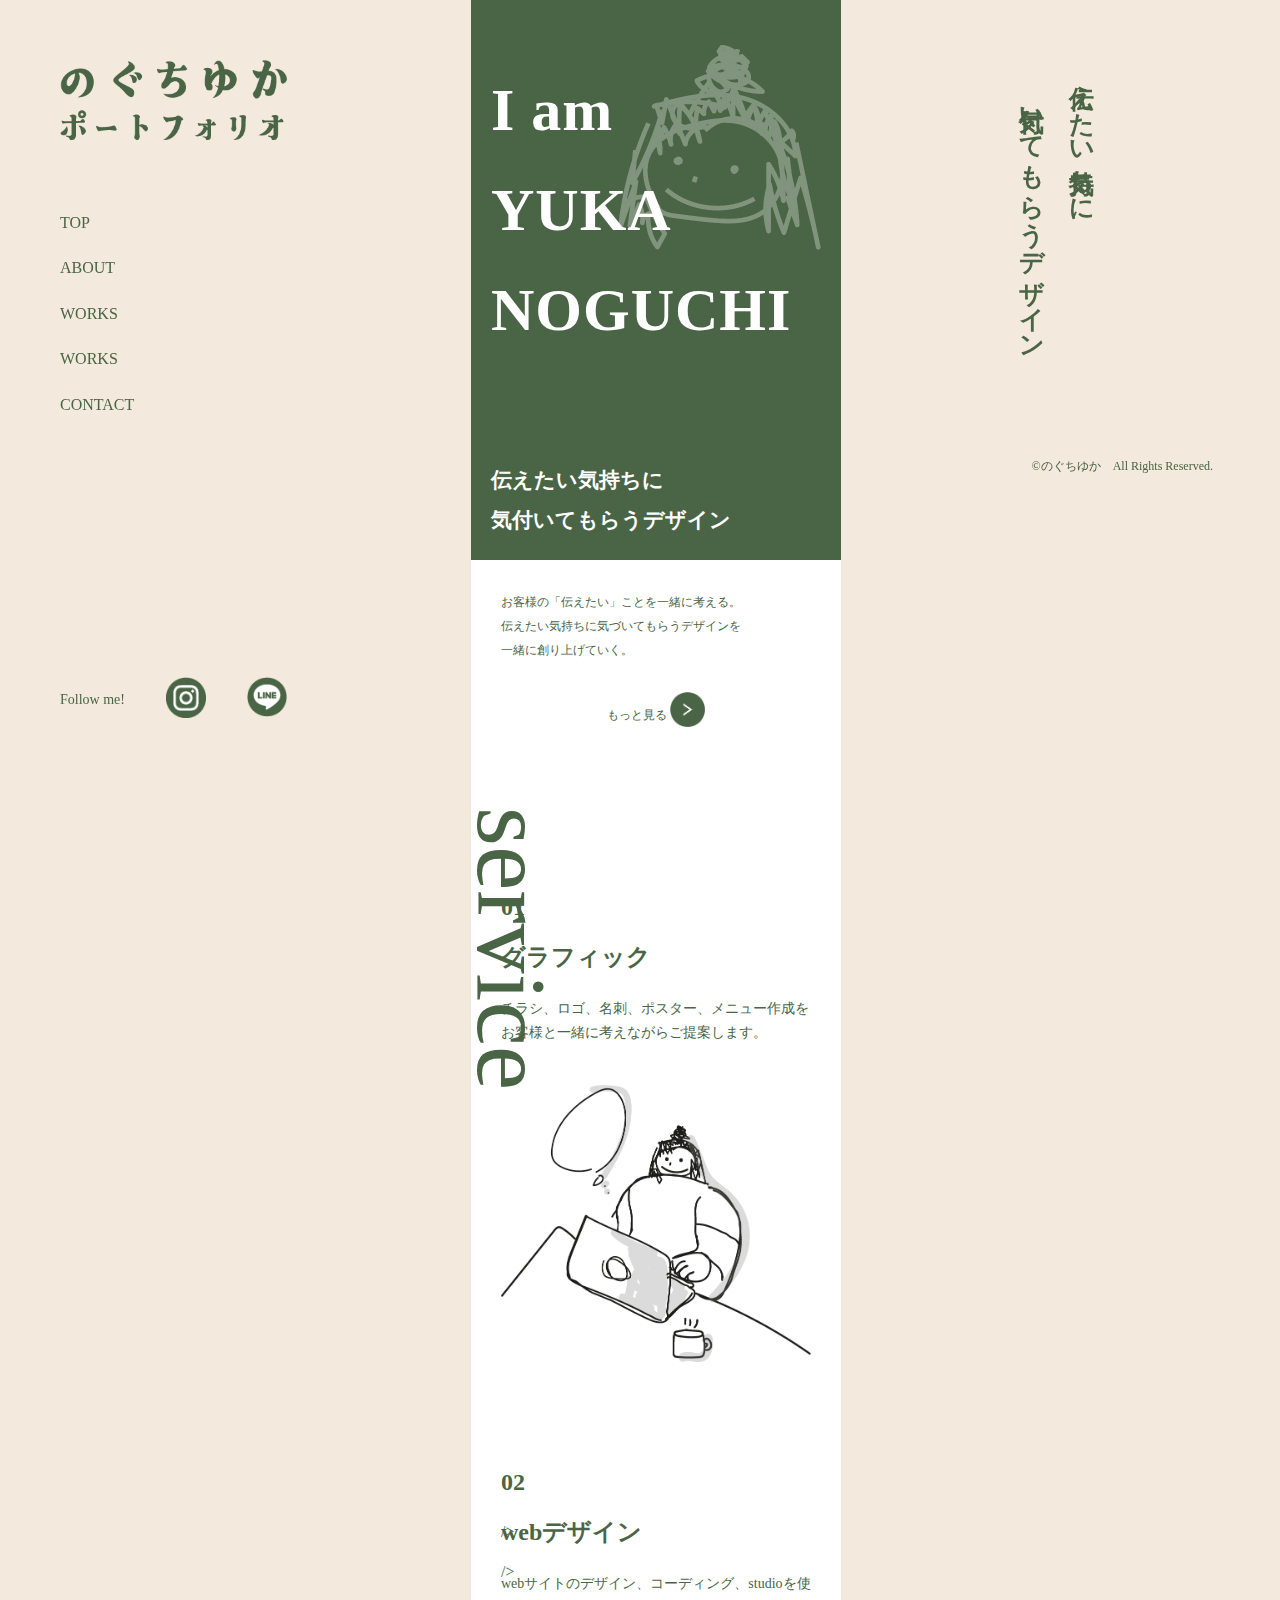
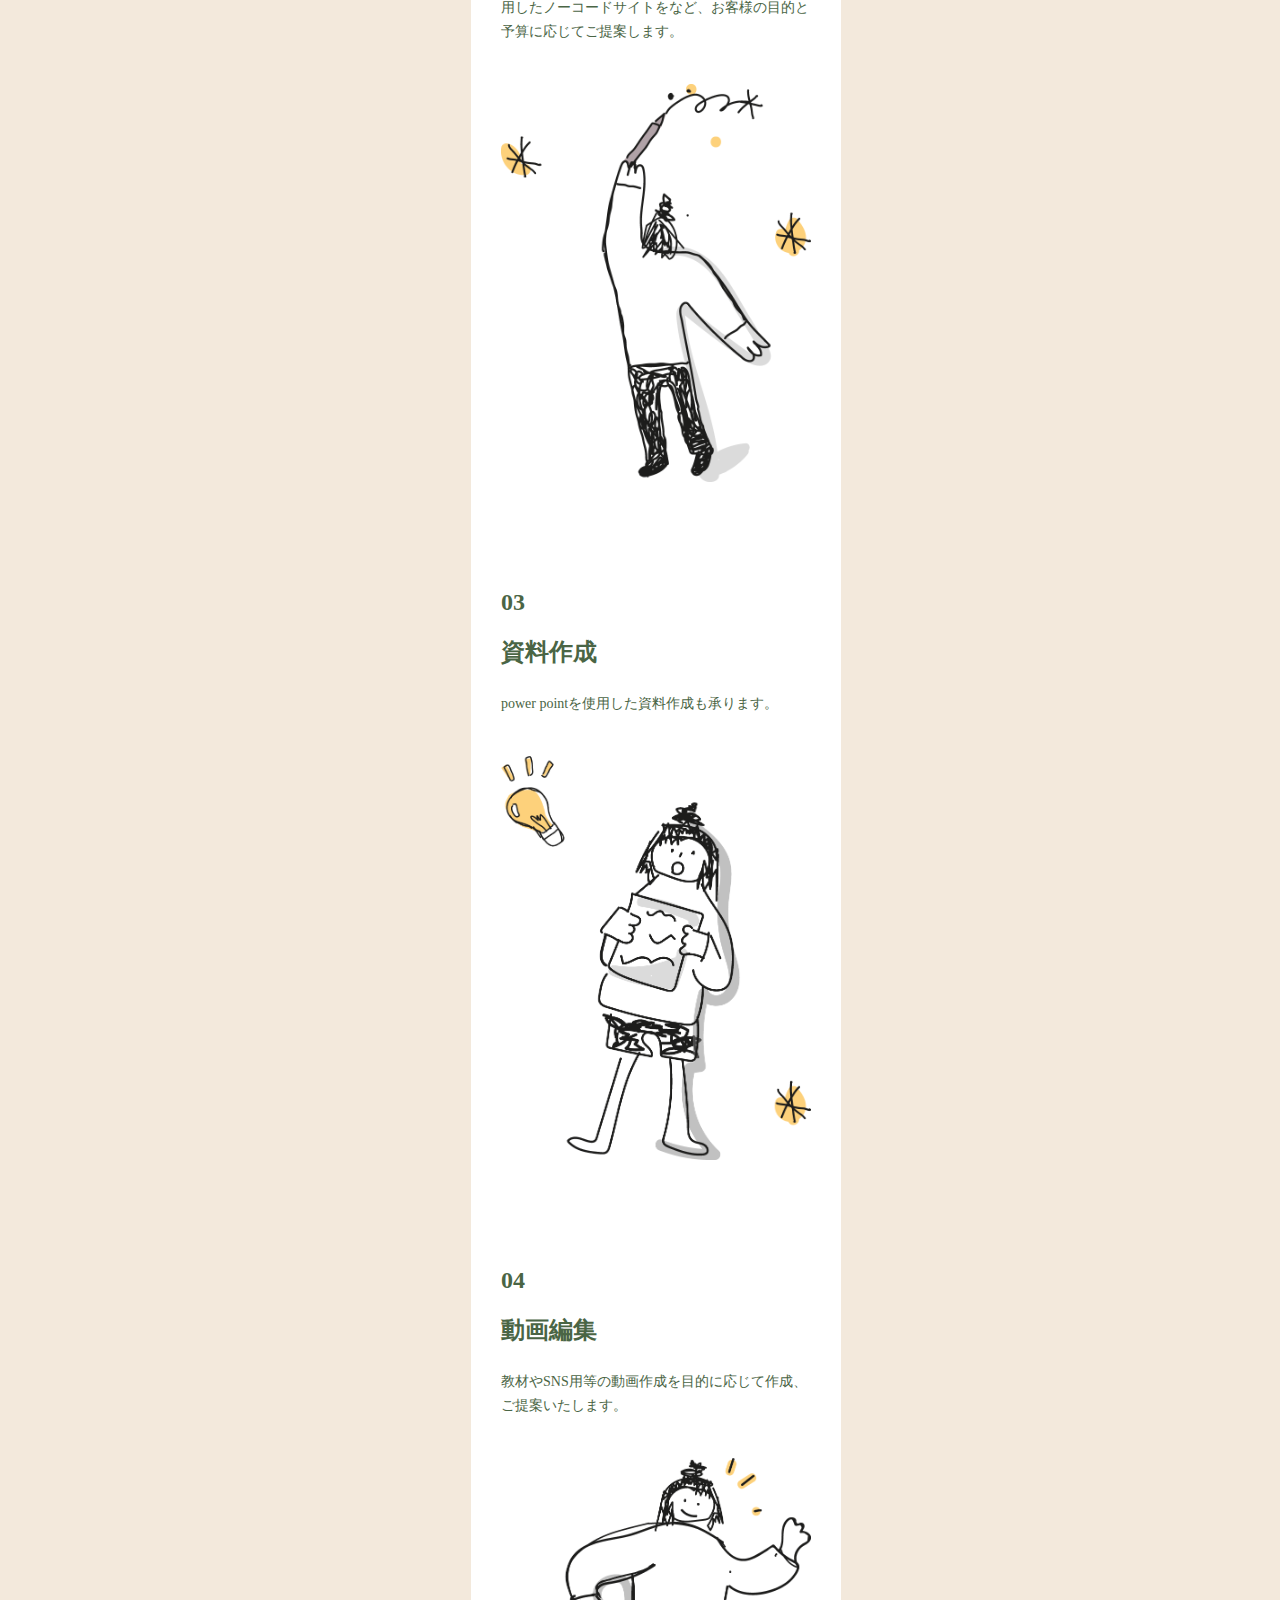
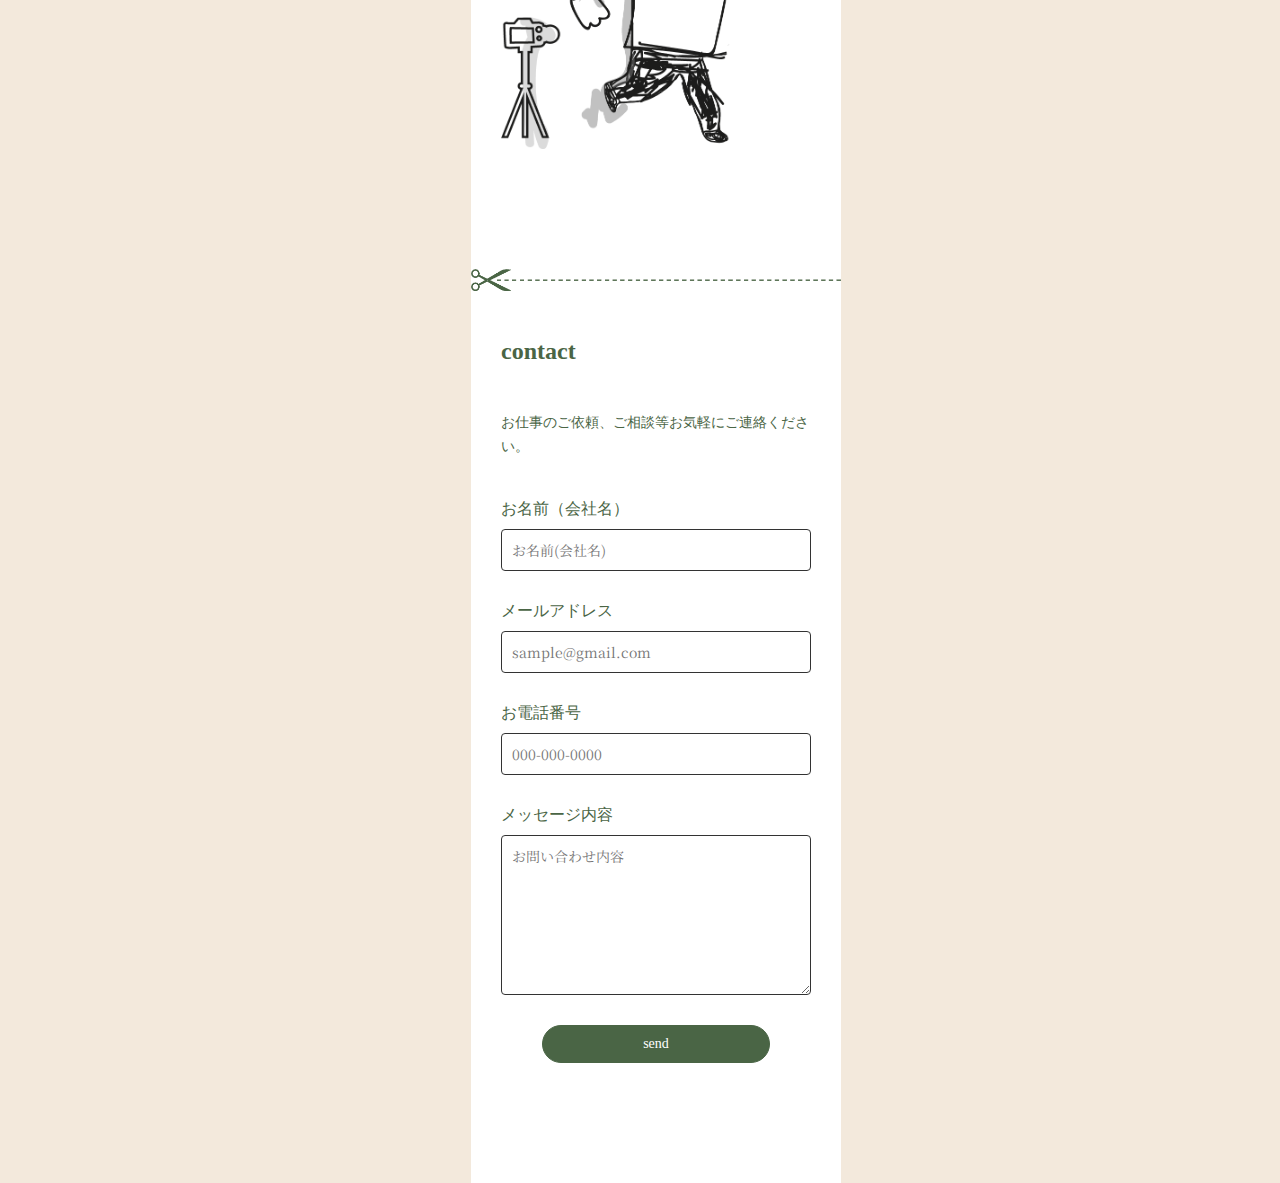
==== portfolio/index.html @ 20931b3d "portfolio" ====
<!DOCTYPE html>
<html lang="ja">
    <head>
        <meta charset="UTF-8">
        <meta name="viewport" content="width=device-width, initial-scale=1.0">
        <title>YUKA NOGUCHI Portfolio</title> 
        <link rel="stylesheet" href="./CSS/reset.css">
        <link rel="stylesheet" href="./CSS/style.css"> 
        <link rel="preconnect" href="https://fonts.googleapis.com">
        <link rel="preconnect" href="./YDW_aosagi/YDWaosagi.otf">
        	
        <link href="https://fonts.googleapis.com/css?family=Noto+Serif+JP" rel="stylesheet">
    


<link rel="preconnect" href="https://fonts.gstatic.com" crossorigin>
<link href="https://fonts.googleapis.com/css2?family=Noto+Sans+JP:wght@100..900&display=swap" rel="stylesheet">

<script type="text/javascript">
    let submitted = false;
</script>
<iframe
    name="hidden_iframe"
    id="hidden_iframe"
    style="display: none"
    onload="if(submitted){window.location='./thanks.html';}"
>
</iframe>
        
</head>
 <body>
    <main class="main">
    <header id="header">
        <div class="header_contents">
            <h1 class="logo">
                <a href="./index.html">
                    <img src="./img/logo.png" alt="Portfolio">
                </a>
            </h1>
            <nav class="header_nav">
                <ul>
                    <li><a href="./index.html"></a>top</li>
                    <li><a href="#"></a>about</li>
                    <li><a href="./works.html"></a>works</li>
                    <li><a href="#works"></a>works</li>
                    <li><a href="#contact"></a>contact</li>

                </ul>
            </nav> 
            <div class="sns">
                <div class="sns_text">Follow me!</div>
                <div class="sns_item"><img src="./img/lg.png" alt=""></div>
                <div class="sns_item"><img src="./img/line.png" alt=""></div>

            </div>


            <!-- <nav class="header_nav">
                <a href="#top">top</a>
                <a href="#about">about</a>

                <label for="works">works ▼</label>
                <input type="checkbox" id="works1" class="toggle" />
                <ul>
                  <li><a href="#">graphic</a></li>
                  <li><a href="#">web</a></li>
                </ul>
               
                <a href="#contact">contact</a>
              </nav> -->
        </div>
    </header>
    <div class="main_contents">
<div class="top_img">
    <img src="./img/top.jpg" alt="">
</div>
<h1 class="main_text">I am<br>
    YUKA<br>
    NOGUCHI
</h1>
<h1 class="main_text2">伝えたい気持ちに<br>
気付いてもらうデザイン</h1>

<div class="message">
  <div class="message_contents">
    <p>お客様の「伝えたい」ことを一緒に考える。<br>
        伝えたい気持ちに気づいてもらうデザインを<br>
        一緒に創り上げていく。</p>
        <a href="./about.html"><p class="more">もっと見る <img src="./img/arrrow.png" alt=""></a>
        </p>

  </div>      

</div>
<div class="service">
      <div class="service_title">
        service
    </div> 
    <div class="service_contents">
    <h2 class="service_num">01</h2>
    <h2 class="service_tit">グラフィック</h2>
    <p class="service_text">チラシ、ロゴ、名刺、ポスター、メニュー作成をお客様と一緒に考えながらご提案します。</p>
<img src="./img/illust1.png" alt="">
</div>
<div class="service_contents">
    <h2 class="service_num">02</h2>/>
    <h2 class="service_tit">webデザイン</h2>/>
    <p class="service_text">webサイトのデザイン、コーディング、studioを使用したノーコードサイトをなど、お客様の目的と予算に応じてご提案します。</p>
<img src="./img/illust2.png" alt="">
</div>
<div class="service_contents">
    <h2 class="service_num">03</h2>
    <h2 class="service_tit">資料作成</h2>
    <p class="service_text">power pointを使用した資料作成も承ります。</p>
<img src="./img/illust3.png" alt="">
</div>
<div class="service_contents">
    <h2 class="service_num">04</h2>
    <h2 class="service_tit">動画編集</h2>
    <p class="service_text">教材やSNS用等の動画作成を目的に応じて作成、ご提案いたします。</p>
<img src="./img/illust4.png" alt="">
</div>



</div>

<img src="./img/hasami.png" alt="">

<div class="footer">
    <h2 class="footer_title">contact</h2>
    <p class="footer_text">お仕事のご依頼、ご相談等お気軽にご連絡ください。</p>
    
    <form class="c-form" action="https://docs.google.com/forms/u/0/d/e/1FAIpQLScHk-205j1omfILifJ-HAJKz1fVdy8b5tgtZWtx-HyDPvkQRQ/formResponse"
    method="POST"
    target="hidden_iframe"
    onsubmit="submitted=true;"
    class="c-form">
        <div class="c-form__item">
            <label class="c-form__label" for="field-name"
                >お名前（会社名）</label>
           
        </div>
        <div class="c-form__item">
        <input
        name="entry.1123184591"
        class="c-form__input"
        id="field-name"
        placeholder="お名前(会社名)"
        type="text"
        required="required"
    />
        </div>
        <div class="c-form__item">
            <label class="c-form__label" for="field-mail"
                >メールアドレス</label
            >
        </div>
            <div class="c-form__item">
            <input
            name="entry.370200845"
                class="c-form__input"
                id="field-mail"
                placeholder="sample@gmail.com"
                type="email"
                required="required"
            />
        </div>
        <div class="c-form__item">
            <label class="c-form__label" for="field-mail"
                >お電話番号</label
            >
        </div>
            <div class="c-form__item">
            <input
            name="entry.111900923"
                class="c-form__input"
                id="field-mail"
                placeholder="000-000-0000"
                type="number"
                required="required"
            />
        </div>

        <div class="c-form__item">
            <label class="c-form__label" for="field-message">メッセージ内容</label>
            </div>
            <div class="c-form__item">
            <textarea
            name="entry.770391720"
                class="c-form__input"
                id="field-message"
                placeholder="お問い合わせ内容"
            ></textarea>
        </div>
        <div class="c-form__submit">
            <button type="submit">send</button>
        </div>
    </form>
</div>


</div>

</div>


<div class="copy">
    <h1 class="copy_text">伝えたい気持ちに</h1>
    <h1 class="copy_text2">気付いてもらうデザイン</h1>
    <p>©のぐちゆか　All Rights Reserved.</p>
</div>

</main>
 </body>   
</html>
---- portfolio/CSS/style.css ----
@charset "UTF-8";
html{
    font-size:100%;/*ユーザー設定の文字サイズを正しく反映*/
}
*{
    box-sizing:border-box;
}
img{
    max-width:100%;/*画像が親要素からはみ出すのを防ぐ*/
    height:auto;
}
body{
    background-color:#F3E9DC;
    margin:0;
    padding:0;
}
.main{
    display: flex;
    justify-content: space-between;
      
}

.header_contents{
    width:100%;
    display:grid;
    justify-content:space-between; /*メニューを右端に置く方法その１（※）*/
    margin: 60px;
    position: -webkit-sticky;
    position: sticky;
    top: 0;
    height: 140px;


}
.logo img{
    height: 80px;
    margin-bottom: 60px;
}

.header_nav li {
    display: list-item;  /* 縦に並べる */
    list-style-type: none;
    text-transform: uppercase;
    padding: 10% 0;
    font-family: YDWaosagi;
  }

  .sns{
    display: flex;
    justify-content: space-between;
    margin-top: 250px;
  
  }

  .sns_text{
    font-size: 14px;
    font-family: YDWaosagi;
    padding: 10% 0 0 0;

  }

 .sns_item{
    width: 40px;
 }

 .top_img{
    width: 370px;
 }

.copy{
    margin: 67px;
    position: -webkit-sticky;
    position: sticky;
    top: 0px;
    height: 200px;

}

 .copy_text{
    writing-mode: vertical-rl;
    font-size: 25px;
    font-family: YDWaosagi;
    line-height: 100px;
 }
 .copy_text2{
    writing-mode: vertical-rl;
    font-size: 25px;
    font-family: YDWaosagi;
    margin-top: -120px;
 }

 .copy p{
    font-size: 12px;
    font-family: YDWaosagi;
    margin-top: 120px;


 }
 .main_text{
    font-size: 60px;
    font-family: YDWaosagi;
    color: #fff;
    line-height: 100px;
    letter-spacing: 1px;
    margin: -500px 0 0 20px;

 }

.main_text2{
    font-size: 21px;
    font-family: YDWaosagi;
    color: #fff;
    line-height: 40px;
    margin: 100px 0 0 20px;
}


.main_contents{
    background-color: #fff;
    max-width: 370px;
}

.message_contents{
    text-align: left;
    padding: 50px 30px;

}

.message_contents p{
    font-size: 12px;
    line-height: 24px;
}

.more{
    text-align: center;
    margin-top: 30px;
}


.message img{
    width: 35px;
    object-fit: cover;
    
}

.service{
    margin-top: 30px;
}

.service_contents{
    text-align: left;
    padding: 0 30px;

}

.service_title {
    writing-mode: vertical-rl;
    font-size: 100px;
    font-family: YDWaosagi;
    padding-left: 40px;
    position: -webkit-sticky;
    position: sticky;
    top: 10px;
    height: 100px;
}

.service_num{
    font-size: 24px;
    font-family: YDWaosagi;
padding-bottom: 50px;
}

.service_tit{
    font-size: 24px;
padding-bottom: 40px;
}

.service_text{
    font-size: 14px;
    line-height: 24px;
    padding-bottom: 40px;


}


.service_contents img{
margin-bottom: 120px;
}

.footer{
    text-align: left;
    padding: 0 30px;

}

.footer_title{
    font-size: 24px;
    font-family: YDWaosagi;
    padding: 60px 0;

}

.footer_text{
    font-size: 14px;
    line-height: 24px;
    padding-bottom: 40px;

}


.c-form {
	margin: 0 auto;
}
.c-form__item {
	display: flex;
	flex-wrap: wrap;
	margin-bottom: 10px;
}
.c-form__label{
    padding: 10px 0;
}
.c-form__input {
	padding: 10px;
}
.c-form__label {
	width: 90%;
}
.c-form__input {
    width: 100%;
    font-size: 14px;
    font-family: 'Noto Serif JP', sans-serif;
    border: solid 1px #333;
    border-radius: 4px;
    margin-bottom: 20px;
}

.c-form__input:focus-visible {
	outline: #4A6545 auto 1px;
}
.c-form__required {
	color: #fff;
	background-color: #4A6545;
	border-radius: 4px;
	padding: 5px 5px;
	margin: 0 0 0 18px;
}
textarea.c-form__input {
	height: 160px;
}
.c-form__submit {
	text-align: center;
}
.c-form__submit button {
	font-size: 14px;
	color: #fff;
    font-family: YDWaosagi;
	background-color: #4A6545;
	border: solid 1px #4A6545;
	border-radius:20px;
	padding: 10px 100px;
	transition: 0.4s;
	cursor: pointer;
    margin-bottom: 120px;
}
.c-form__submit button:hover {
	color: #4A6545;
	background-color: transparent;
}

/*　worksのセクション　*/


.works_top h1{
    font-size:32px;
    font-family: YDWaosagi;
    text-align: right;
    margin: 60px 35px 45px 0;

}

.works_top h2{
    font-size:24px;
    text-align: right;
    margin-right: 35px;

}


.works{
    margin-top: 30px;
}

.works_contents{
    text-align: left;
    padding: 60px 30px;

}

.works_title {
    writing-mode: vertical-rl;
    font-size: 100px;
    font-family: YDWaosagi;
    padding-left: 40px;
    position: -webkit-sticky;
    position: sticky;
    top: 10px;
    height: 100px;
    z-index: 9999;

}

.works_contents h3{
    font-size: 24px;
    line-height: 42px;
    margin: 10px 0;
}

.works_contents p{
    font-size: 14px;
    line-height: 28px;
    margin-bottom: 90px;
}


.slider_work {
    width: 300px;
  }
  

/*　aboutのセクション　*/


.about_top h1{
    font-size:32px;
    font-family: YDWaosagi;
    text-align: right;
    margin: 60px 35px 45px 0;

}

.about_top h2{
    font-size:24px;
    text-align: right;
margin-right: 35px;
}

.about_img{
    width: 300px;
    margin-bottom: 60px;
}


.about{
    margin-top: 30px;
}

.introduction{
    text-align: left;
    padding: 60px 30px;
}

.introduction p{
    font-size: 14px;
    line-height: 28px;
    margin-bottom: 30px;
}


.introduction h3{
    font-size: 24px;
    line-height: 42px;


}


.about_contents{
    text-align: left;

}

.about_title {
    writing-mode: vertical-rl;
    font-size: 100px;
    font-family: YDWaosagi;
    padding-left: 40px;
    position: -webkit-sticky;
    position: sticky;
    top: 10px;
    height: 100px;
    z-index: 9999;

}

.about_main {
    font-size: 24px;
    line-height: 42px;
    padding: 60px 30px;

}


.about_contents p{
    font-size: 14px;
    line-height: 28px;
    margin-bottom: 30px;
    padding: 20px 30px;

}

span {
    background: linear-gradient(transparent 50%, #FDD17B 50%);
}


.about_num{
    font-size: 24px;
    font-family: YDWaosagi;
    padding: 30px;
}

.about_tit{
 font-size: 24px;
 padding: 10px 30px;

}


.about_gallery{
    margin-bottom: 200px;
}

.slider_gallery{
    margin-bottom: 200px;

}


/*　thanksページのセクション　*/


.contact{
    margin-top: 30px;
}

.contact_contents{
    text-align: left;
    padding: 0 30px;

}

.contact_title {
    writing-mode: vertical-rl;
    font-size: 100px;
    font-family: YDWaosagi;
    padding-left: 40px;
    position: -webkit-sticky;
    position: sticky;
    top: 10px;
    height: 100px;
}

.contact_tit{
font-size: 24px;
line-height: 48px;
text-align: center;
padding: 20px 0;
}

.contact_contents h3{
    font-size: 14px;
    text-align: center;
margin: 20px 0;
}


.contact_contents p{
    font-size: 14px;
    line-height: 24px;
    text-align: center;
    margin-bottom: 90px;

}
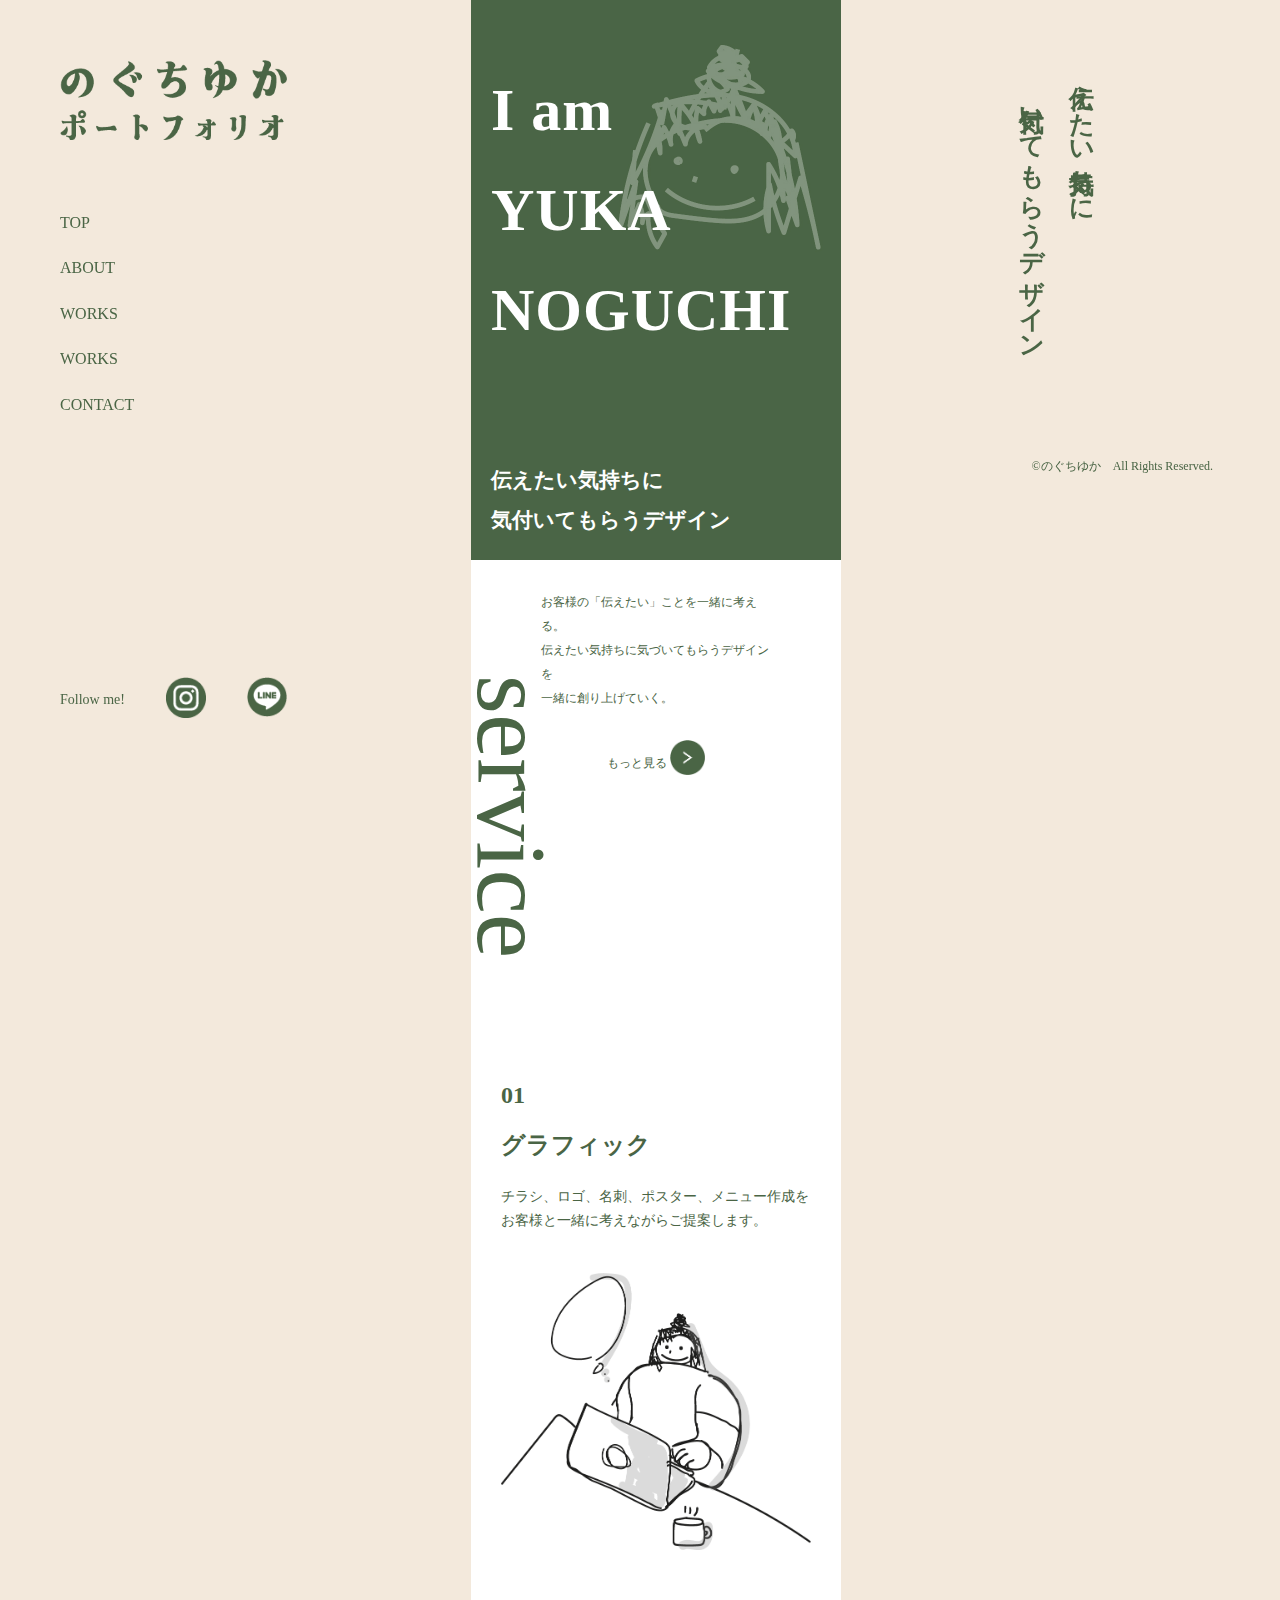
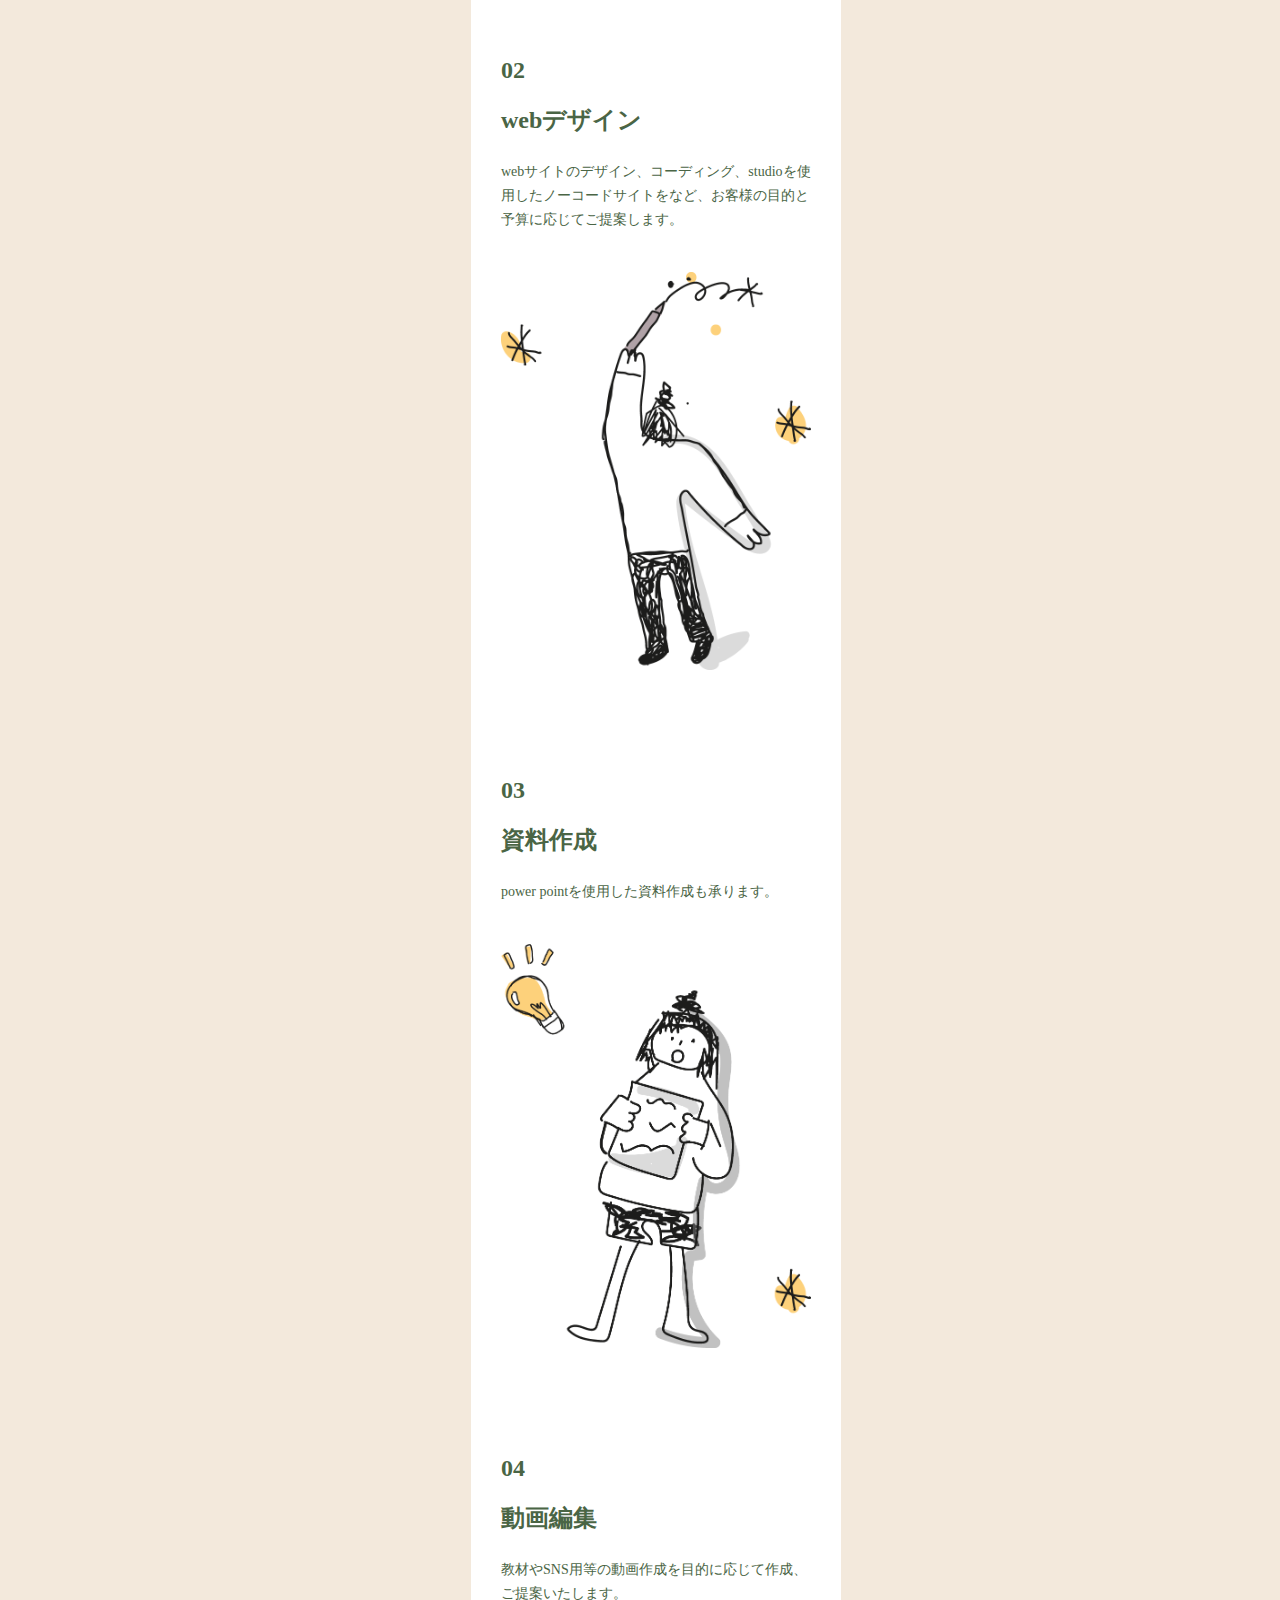
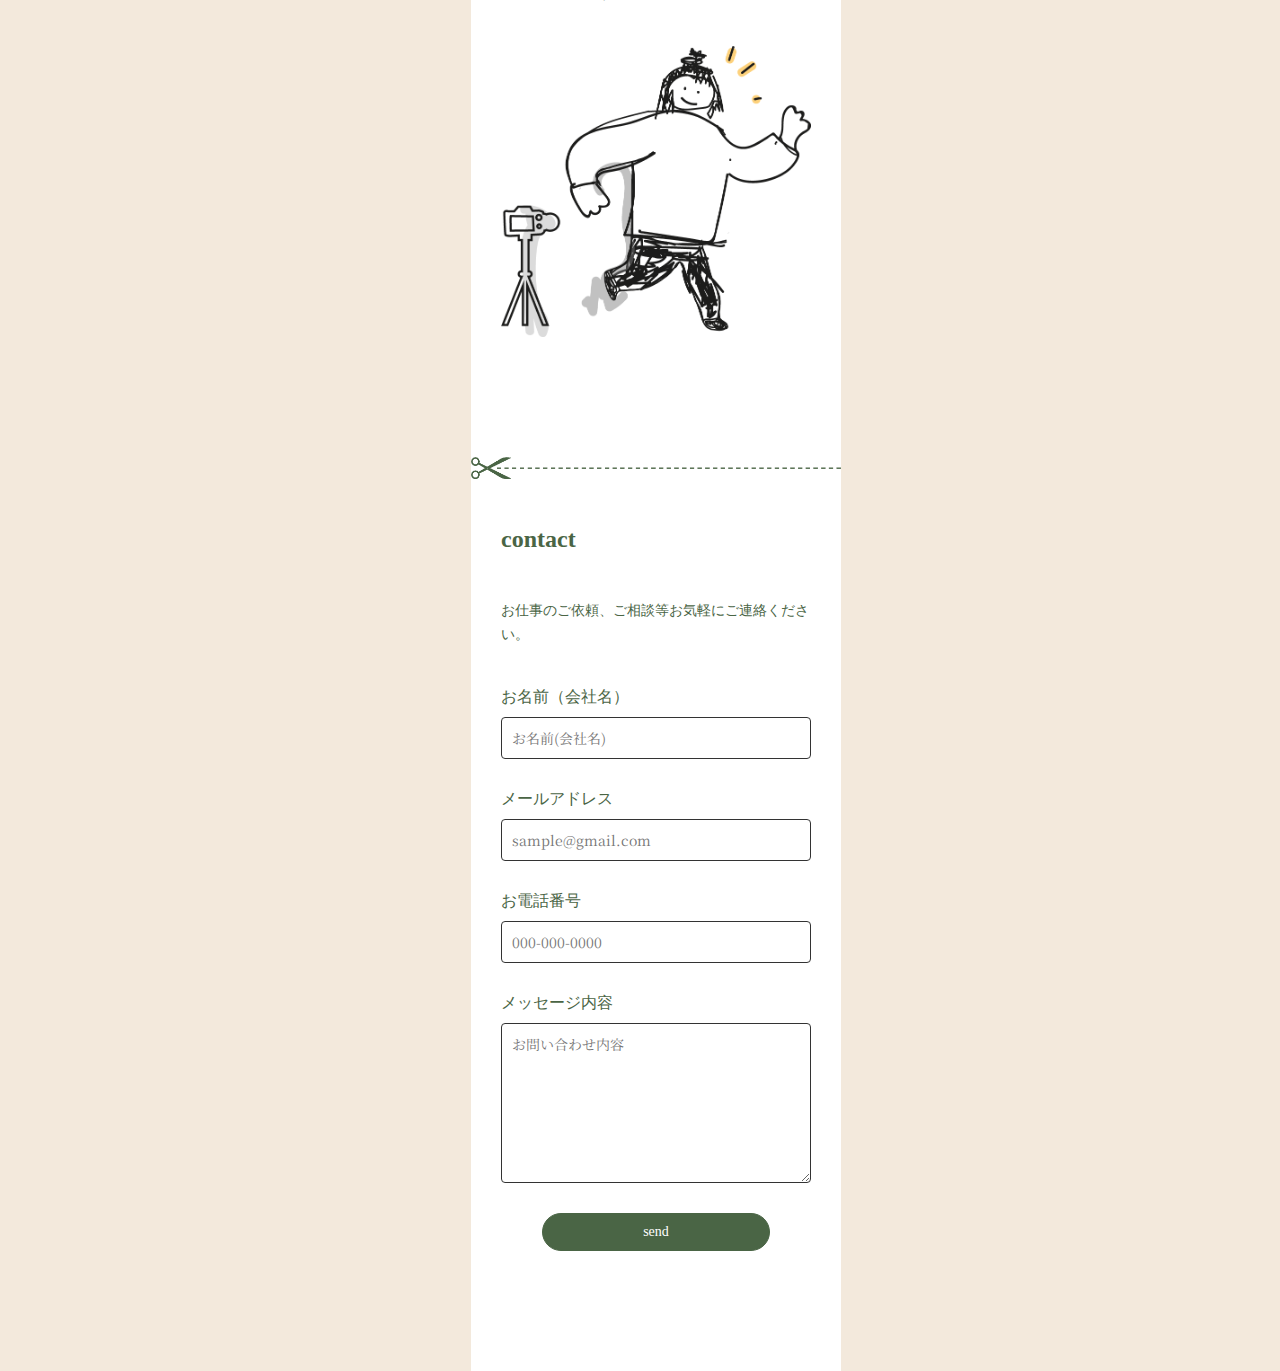
==== commit cfdbac81: "portfolio" ====
--- a/portfolio/index.html
+++ b/portfolio/index.html
@@ -103,8 +103,8 @@
 <img src="./img/illust1.png" alt="">
 </div>
 <div class="service_contents">
-    <h2 class="service_num">02</h2>/>
-    <h2 class="service_tit">webデザイン</h2>/>
+    <h2 class="service_num">02</h2>
+    <h2 class="service_tit">webデザイン</h2>
     <p class="service_text">webサイトのデザイン、コーディング、studioを使用したノーコードサイトをなど、お客様の目的と予算に応じてご提案します。</p>
 <img src="./img/illust2.png" alt="">
 </div>
--- a/portfolio/CSS/style.css
+++ b/portfolio/CSS/style.css
@@ -27,7 +27,7 @@
     margin: 60px;
     position: -webkit-sticky;
     position: sticky;
-    top: 0;
+    top: 60px;
     height: 140px;
 
 
@@ -71,7 +71,7 @@
     margin: 67px;
     position: -webkit-sticky;
     position: sticky;
-    top: 0px;
+    top: 67px;
     height: 200px;
 
 }
@@ -122,7 +122,7 @@
 
 .message_contents{
     text-align: left;
-    padding: 50px 30px;
+    padding: 50px 70px;
 
 }
 
@@ -144,7 +144,7 @@
 }
 
 .service{
-    margin-top: 30px;
+    margin-top: -150px;
 }
 
 .service_contents{
@@ -161,7 +161,7 @@
     position: -webkit-sticky;
     position: sticky;
     top: 10px;
-    height: 100px;
+    height: 420px;
 }
 
 .service_num{
@@ -288,7 +288,7 @@
 
 
 .works{
-    margin-top: 30px;
+    margin-top:  -400px;
 }
 
 .works_contents{
@@ -305,7 +305,7 @@
     position: -webkit-sticky;
     position: sticky;
     top: 10px;
-    height: 100px;
+    height: 420px;
     z-index: 9999;
 
 }
@@ -352,7 +352,7 @@
 
 
 .about{
-    margin-top: 30px;
+    margin-top: -100px;
 }
 
 .introduction{
@@ -381,6 +381,84 @@
 }
 
 .about_title {
+    writing-mode: vertical-rl;
+    font-size: 100px;
+    font-family: YDWaosagi;
+    padding-left: 40px;
+    position: -webkit-sticky;
+    /* position: sticky; */
+    top: 10px;
+    height: 250px;
+    z-index: 9999;
+
+}
+
+.about_main {
+    font-size: 24px;
+    line-height: 42px;
+    padding: 60px 30px;
+
+}
+
+
+.about_contents p{
+    font-size: 14px;
+    line-height: 28px;
+    margin-bottom: 30px;
+    padding: 20px 30px;
+
+}
+
+span {
+    background: linear-gradient(transparent 50%, #FDD17B 50%);
+}
+
+
+.about_num{
+    font-size: 24px;
+    font-family: YDWaosagi;
+    padding: 30px;
+}
+
+.about_tit{
+ font-size: 24px;
+ padding: 10px 30px;
+
+}
+
+
+.about_gallery{
+    margin-bottom: 200px;
+}
+
+.slider_gallery{
+    margin-bottom: 200px;
+
+}
+
+.slick-next {
+    right: 5px;
+}
+
+.slick-prev {
+    left: 5px;
+    z-index: 999;
+}
+
+/*　thanksページのセクション　*/
+
+
+.contact{
+    margin-top: 30px;
+}
+
+.contact_contents{
+    text-align: left;
+    padding: 0 30px;
+
+}
+
+.contact_title {
     writing-mode: vertical-rl;
     font-size: 100px;
     font-family: YDWaosagi;
@@ -388,77 +466,7 @@
     position: -webkit-sticky;
     position: sticky;
     top: 10px;
-    height: 100px;
-    z-index: 9999;
-
-}
-
-.about_main {
-    font-size: 24px;
-    line-height: 42px;
-    padding: 60px 30px;
-
-}
-
-
-.about_contents p{
-    font-size: 14px;
-    line-height: 28px;
-    margin-bottom: 30px;
-    padding: 20px 30px;
-
-}
-
-span {
-    background: linear-gradient(transparent 50%, #FDD17B 50%);
-}
-
-
-.about_num{
-    font-size: 24px;
-    font-family: YDWaosagi;
-    padding: 30px;
-}
-
-.about_tit{
- font-size: 24px;
- padding: 10px 30px;
-
-}
-
-
-.about_gallery{
-    margin-bottom: 200px;
-}
-
-.slider_gallery{
-    margin-bottom: 200px;
-
-}
-
-
-/*　thanksページのセクション　*/
-
-
-.contact{
-    margin-top: 30px;
-}
-
-.contact_contents{
-    text-align: left;
-    padding: 0 30px;
-
-}
-
-.contact_title {
-    writing-mode: vertical-rl;
-    font-size: 100px;
-    font-family: YDWaosagi;
-    padding-left: 40px;
-    position: -webkit-sticky;
-    position: sticky;
-    top: 10px;
-    height: 100px;
+    height: 420px;
 }
 
 .contact_tit{
@@ -482,3 +490,32 @@
     margin-bottom: 90px;
 
 }
+@media screen and (max-width: 1100px) {
+.copy {
+    display: none;
+}
+
+
+
+
+
+
+}
+
+
+@media screen and (max-width: 700px) {
+    .header_contents {
+        display: none;
+    }
+    
+    .main_contents{
+        background-color: #fff;
+        margin: 0 auto;
+    }
+    
+    
+    
+    
+    
+    
+    }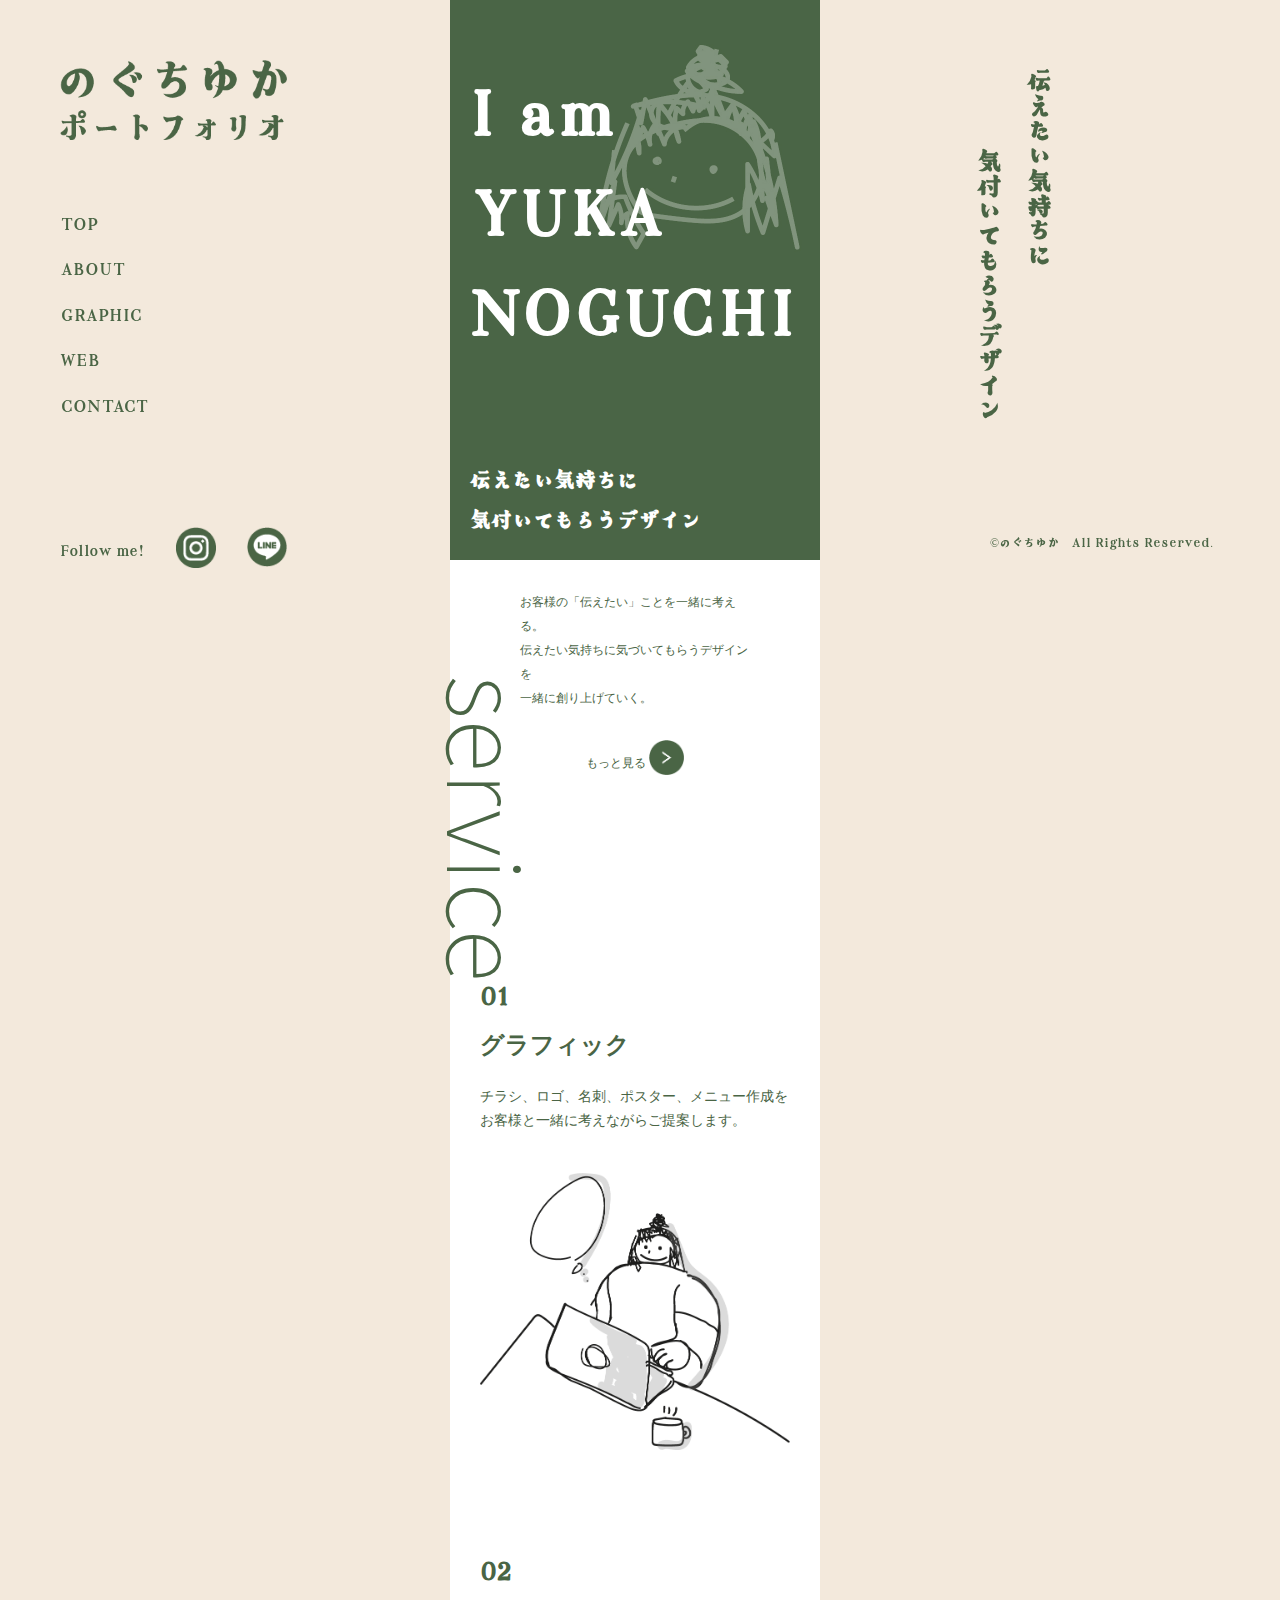
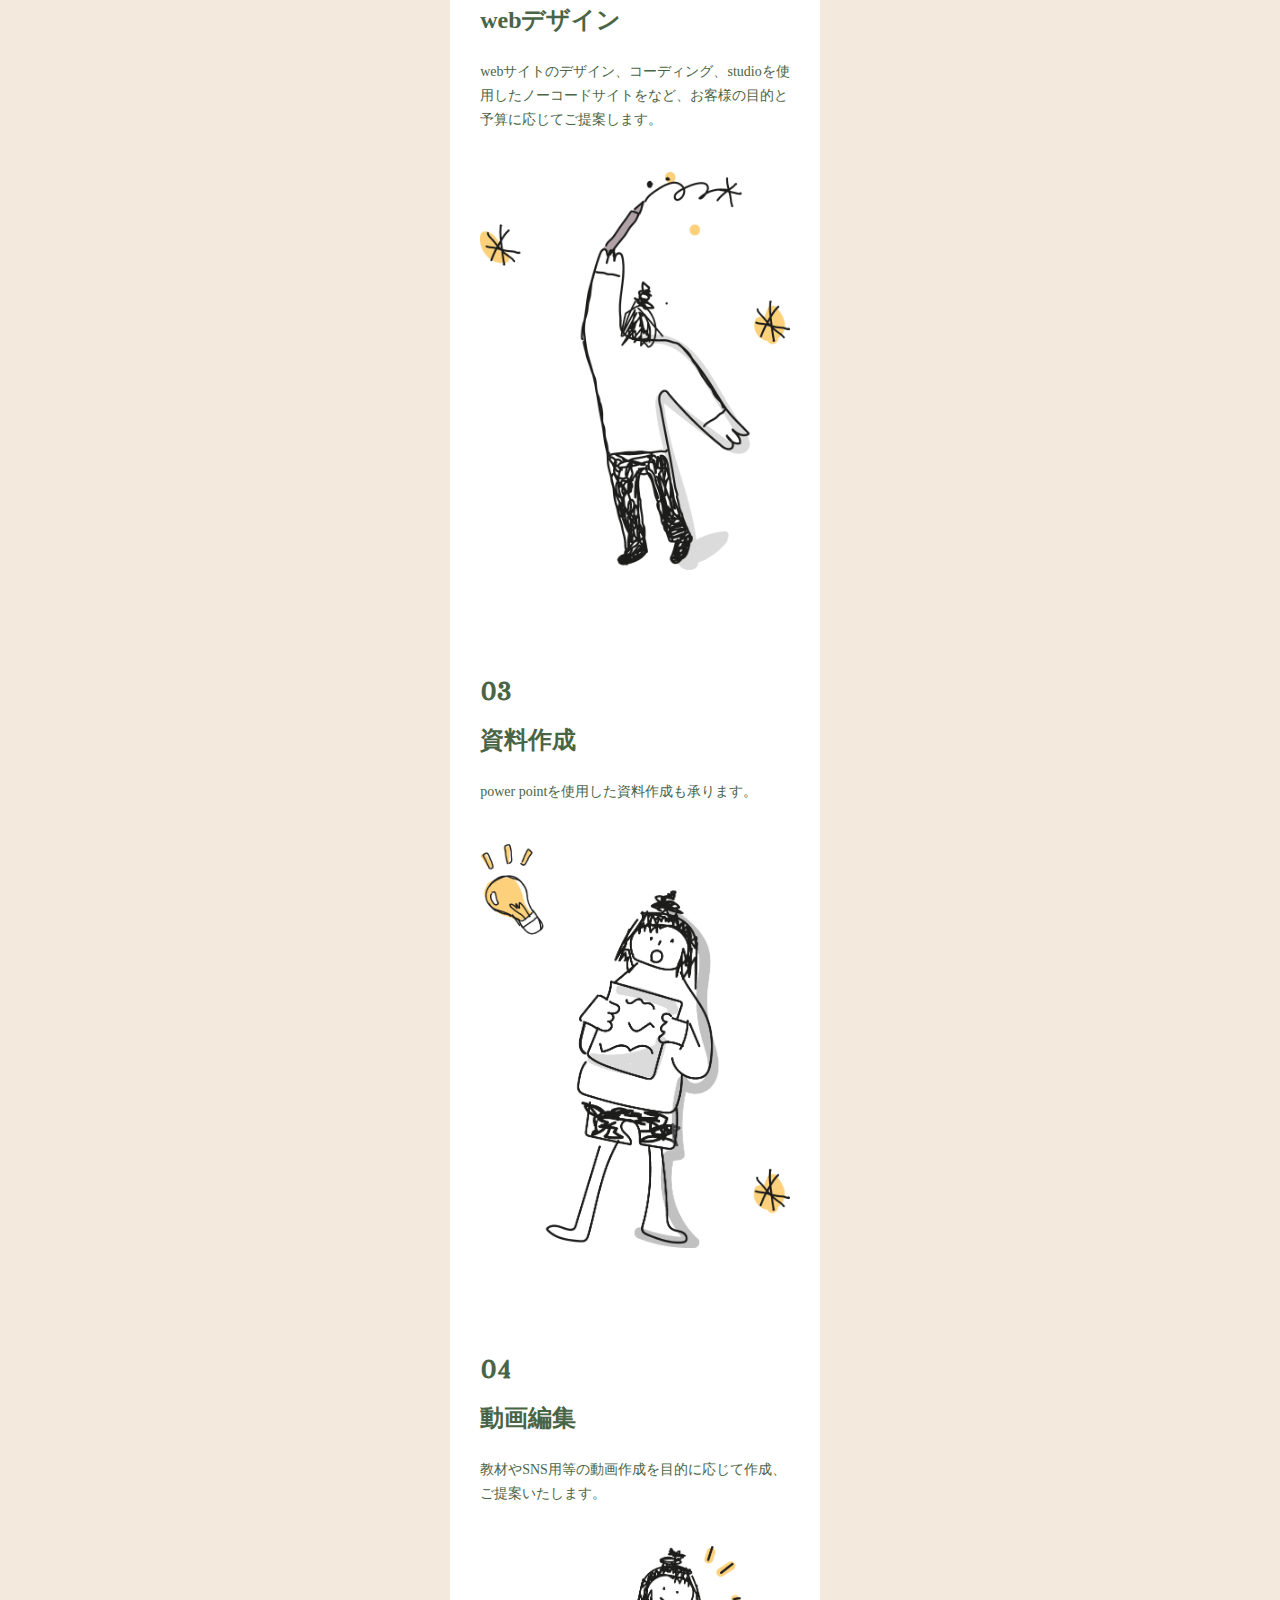
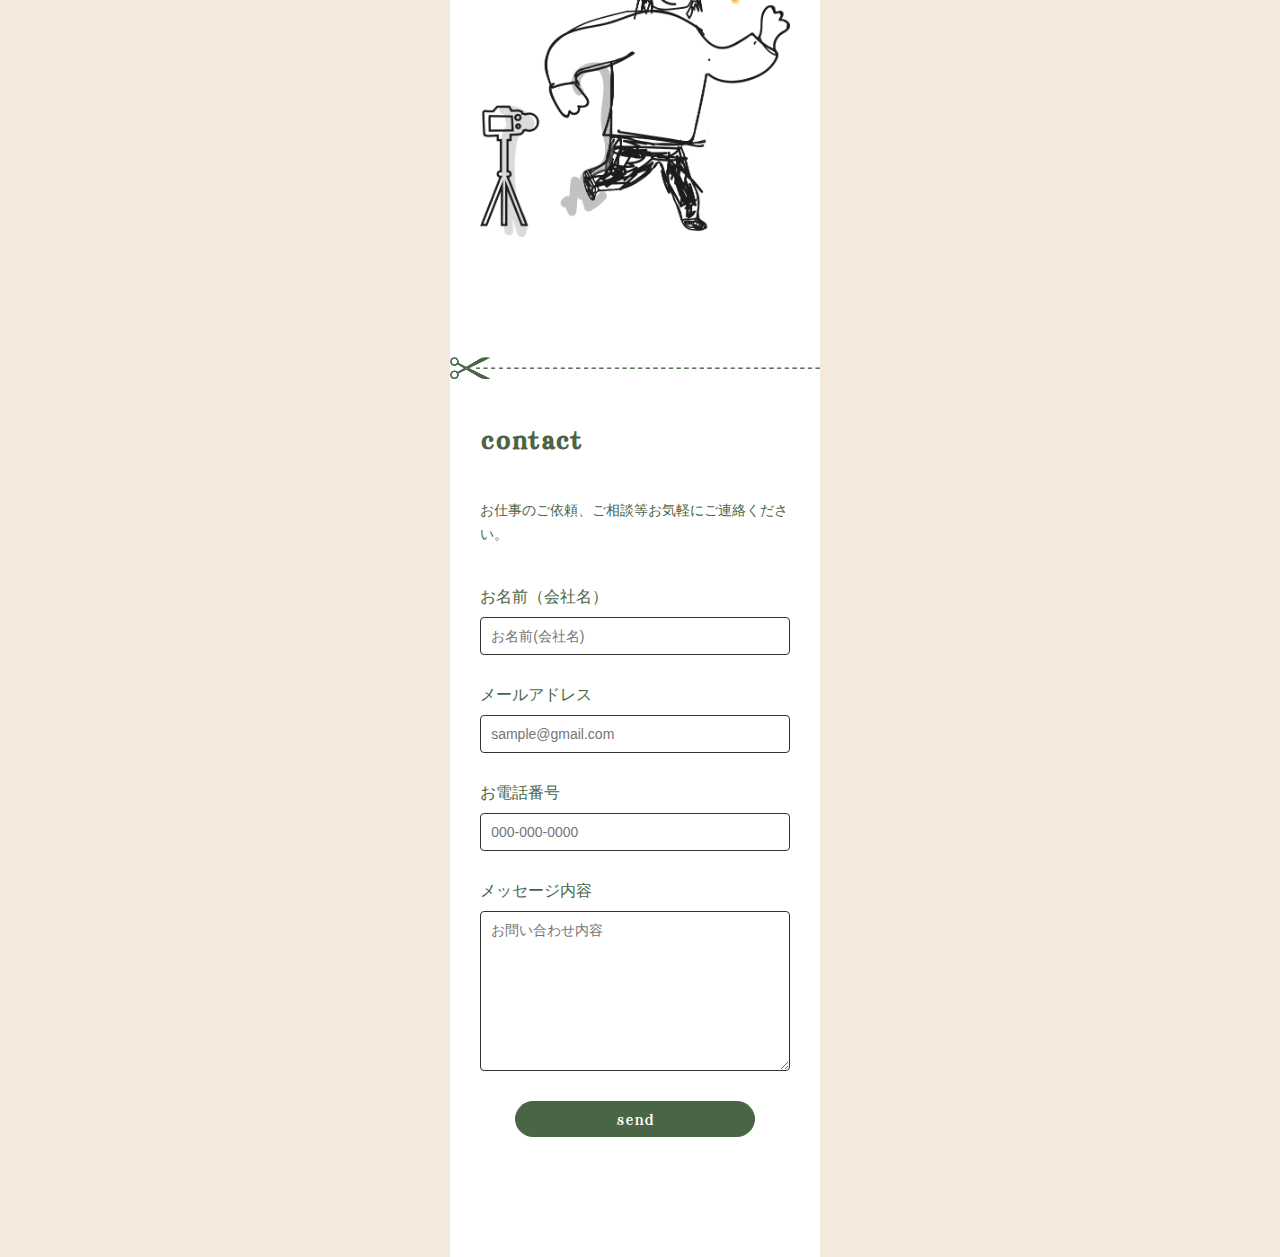
==== commit de923ff3: "portfolio" ====
--- a/portfolio/index.html
+++ b/portfolio/index.html
@@ -9,12 +9,21 @@
         <link rel="preconnect" href="https://fonts.googleapis.com">
         <link rel="preconnect" href="./YDW_aosagi/YDWaosagi.otf">
         	
-        <link href="https://fonts.googleapis.com/css?family=Noto+Serif+JP" rel="stylesheet">
-    
 
 
 <link rel="preconnect" href="https://fonts.gstatic.com" crossorigin>
-<link href="https://fonts.googleapis.com/css2?family=Noto+Sans+JP:wght@100..900&display=swap" rel="stylesheet">
+
+<style>
+    @import url('https://fonts.googleapis.com/css2?family=Noto+Sans+JP:wght@100..900&display=swap');
+    </style>    
+
+<script src="https://code.jquery.com/jquery-3.6.0.min.js" integrity="sha256-/xUj+3OJU5yExlq6GSYGSHk7tPXikynS7ogEvDej/m4=" crossorigin="anonymous"></script>
+<script src="./slick-1.8.1/slick/slick.js"></script>
+<!-- <script src="js/lightbox-plus-jquery.min.js"></script> -->
+<script src="js/lightbox.min.js"></script>
+<script src="./JS/script.js"></script>
+
+
 
 <script type="text/javascript">
     let submitted = false;
@@ -26,7 +35,8 @@
     onload="if(submitted){window.location='./thanks.html';}"
 >
 </iframe>
-        
+
+       
 </head>
  <body>
     <main class="main">
@@ -40,9 +50,9 @@
             <nav class="header_nav">
                 <ul>
                     <li><a href="./index.html"></a>top</li>
-                    <li><a href="#"></a>about</li>
-                    <li><a href="./works.html"></a>works</li>
-                    <li><a href="#works"></a>works</li>
+                    <li><a href="./about.html"></a>about</li>
+                    <li><a href="./works.html"></a>graphic</li>
+                    <li><a href="./works2.html"></a>web</li>
                     <li><a href="#contact"></a>contact</li>
 
                 </ul>
@@ -70,16 +80,36 @@
               </nav> -->
         </div>
     </header>
+
     <div class="main_contents">
+        <div class="hamburger">
+            <span></span>
+            </div>
+            
+            <nav class="header_nav-sp">
+                <ul>
+                    <li><a href="./index.html"></a>top</li>
+                    <li><a href="./about.html"></a>about</li>
+                    <li><a href="./works.html"></a>graphic</li>
+                    <li><a href="#works"></a>web</li>
+                    <li><a href="#contact"></a>contact</li>
+
+                </ul>
+            </nav>
+            
 <div class="top_img">
     <img src="./img/top.jpg" alt="">
 </div>
+
 <h1 class="main_text">I am<br>
     YUKA<br>
     NOGUCHI
 </h1>
 <h1 class="main_text2">伝えたい気持ちに<br>
 気付いてもらうデザイン</h1>
+
+
+
 
 <div class="message">
   <div class="message_contents">
@@ -128,7 +158,7 @@
 <img src="./img/hasami.png" alt="">
 
 <div class="footer">
-    <h2 class="footer_title">contact</h2>
+    <h2 id="contact" class="footer_title">contact</h2>
     <p class="footer_text">お仕事のご依頼、ご相談等お気軽にご連絡ください。</p>
     
     <form class="c-form" action="https://docs.google.com/forms/u/0/d/e/1FAIpQLScHk-205j1omfILifJ-HAJKz1fVdy8b5tgtZWtx-HyDPvkQRQ/formResponse"
@@ -156,7 +186,9 @@
                 >メールアドレス</label
             >
         </div>
+
             <div class="c-form__item">
+
             <input
             name="entry.370200845"
                 class="c-form__input"
--- a/portfolio/CSS/style.css
+++ b/portfolio/CSS/style.css
@@ -1,4 +1,18 @@
 @charset "UTF-8";
+
+@font-face {
+    font-family: 'YDWaosagi';
+    src: url('../YDW_aosagi/YDWaosagi.otf') format('opentype');
+    font-weight: normal;
+    font-style: normal;
+}
+
+html[lang="ja"] {
+    font-family: "Noto Sans JP", "Hiragino Kaku Gothic ProN", Meiryo, sans-serif;
+  }
+
+
+
 html{
     font-size:100%;/*ユーザー設定の文字サイズを正しく反映*/
 }
@@ -14,6 +28,7 @@
     margin:0;
     padding:0;
 }
+
 .main{
     display: flex;
     justify-content: space-between;
@@ -42,19 +57,19 @@
     list-style-type: none;
     text-transform: uppercase;
     padding: 10% 0;
-    font-family: YDWaosagi;
+    font-family: 'YDWaosagi';
   }
 
   .sns{
     display: flex;
     justify-content: space-between;
-    margin-top: 250px;
+    margin-top: 100px;
   
   }
 
   .sns_text{
     font-size: 14px;
-    font-family: YDWaosagi;
+    font-family: 'YDWaosagi';
     padding: 10% 0 0 0;
 
   }
@@ -79,13 +94,13 @@
  .copy_text{
     writing-mode: vertical-rl;
     font-size: 25px;
-    font-family: YDWaosagi;
+    font-family: 'YDWaosagi';
     line-height: 100px;
  }
  .copy_text2{
     writing-mode: vertical-rl;
     font-size: 25px;
-    font-family: YDWaosagi;
+    font-family: 'YDWaosagi';
     margin-top: -120px;
  }
 
@@ -98,7 +113,7 @@
  }
  .main_text{
     font-size: 60px;
-    font-family: YDWaosagi;
+    font-family: 'YDWaosagi';
     color: #fff;
     line-height: 100px;
     letter-spacing: 1px;
@@ -108,7 +123,7 @@
 
 .main_text2{
     font-size: 21px;
-    font-family: YDWaosagi;
+    font-family: 'YDWaosagi';
     color: #fff;
     line-height: 40px;
     margin: 100px 0 0 20px;
@@ -156,17 +171,18 @@
 .service_title {
     writing-mode: vertical-rl;
     font-size: 100px;
-    font-family: YDWaosagi;
+    font-family: "Noto Sans JP", sans-serif;
+    font-weight: 100;
     padding-left: 40px;
     position: -webkit-sticky;
     position: sticky;
     top: 10px;
-    height: 420px;
+    height: 320px;
 }
 
 .service_num{
     font-size: 24px;
-    font-family: YDWaosagi;
+    font-family: 'YDWaosagi';
 padding-bottom: 50px;
 }
 
@@ -196,7 +212,7 @@
 
 .footer_title{
     font-size: 24px;
-    font-family: YDWaosagi;
+    font-family: 'YDWaosagi';
     padding: 60px 0;
 
 }
@@ -254,7 +270,7 @@
 .c-form__submit button {
 	font-size: 14px;
 	color: #fff;
-    font-family: YDWaosagi;
+    font-family: 'YDWaosagi';
 	background-color: #4A6545;
 	border: solid 1px #4A6545;
 	border-radius:20px;
@@ -273,7 +289,7 @@
 
 .works_top h1{
     font-size:32px;
-    font-family: YDWaosagi;
+    font-family: 'YDWaosagi';
     text-align: right;
     margin: 60px 35px 45px 0;
 
@@ -300,7 +316,8 @@
 .works_title {
     writing-mode: vertical-rl;
     font-size: 100px;
-    font-family: YDWaosagi;
+    font-family: "Noto Sans JP", sans-serif;
+    font-weight: 100;
     padding-left: 40px;
     position: -webkit-sticky;
     position: sticky;
@@ -333,7 +350,7 @@
 
 .about_top h1{
     font-size:32px;
-    font-family: YDWaosagi;
+    font-family: 'YDWaosagi';
     text-align: right;
     margin: 60px 35px 45px 0;
 
@@ -383,15 +400,16 @@
 .about_title {
     writing-mode: vertical-rl;
     font-size: 100px;
-    font-family: YDWaosagi;
+    font-family: "Noto Sans JP", sans-serif;
+    font-weight: 100;
     padding-left: 40px;
     position: -webkit-sticky;
-    /* position: sticky; */
+    position: sticky;
     top: 10px;
-    height: 250px;
+    height: 150px;
     z-index: 9999;
-
-}
+}
+
 
 .about_main {
     font-size: 24px;
@@ -416,7 +434,7 @@
 
 .about_num{
     font-size: 24px;
-    font-family: YDWaosagi;
+    font-family: 'YDWaosagi';
     padding: 30px;
 }
 
@@ -461,12 +479,13 @@
 .contact_title {
     writing-mode: vertical-rl;
     font-size: 100px;
-    font-family: YDWaosagi;
+    font-family: "Noto Sans JP", sans-serif;
+    font-weight: 100;
     padding-left: 40px;
     position: -webkit-sticky;
     position: sticky;
     top: 10px;
-    height: 420px;
+    height: 10px;
 }
 
 .contact_tit{
@@ -490,17 +509,36 @@
     margin-bottom: 90px;
 
 }
+
+
+.hamburger,
+.header_nav-sp{
+    display: none;
+}
+
+
+
+
+
 @media screen and (max-width: 1100px) {
 .copy {
     display: none;
 }
 
 
-
-
-
-
-}
+.hamburger,
+.header_nav-sp{
+    display: none;
+}
+
+
+
+
+}
+
+
+
+
 
 
 @media screen and (max-width: 700px) {
@@ -513,6 +551,92 @@
         margin: 0 auto;
     }
     
+    .hamburger{
+        display: block;
+        width: 30px;
+        height: 30px;
+        position: absolute;
+        top: 10px;
+        right: 70px;
+        cursor: pointer;
+        z-index: 9999;
+      }
+      .hamburger span{
+        width: 30px;
+        height: 2px;
+        background-color: #fff;
+        position: absolute;
+        content: "";
+        top: 13px;
+        transition: .3s;
+      }
+    /* hamメニュー（擬似要素） */
+    .hamburger span::before{
+        width: 30px;
+        height: 2px;
+        background-color: #fff;
+        position: absolute;
+        content: "";
+        top: -13px;
+        transition: .3s;
+    
+      }
+      .hamburger span::after{
+        width: 30px;
+        height: 2px;
+        background-color: #fff;;
+        position: absolute;
+        content: "";
+        bottom: -13px;
+        transition: .3s;
+    
+      }
+    
+    .open span{
+        background: transparent;
+    }
+    
+    .open span::before{
+        transform: rotate(45deg);
+        top: 0;
+    }
+    .open span::after{
+        transform: rotate(-45deg);
+        bottom: 0;
+    }
+    
+    
+    /* hamメニューが押されてnavが開いた時のCSS */
+    
+    .header_nav-sp{
+        position: absolute;
+        width: 370px;
+        height: 85vh;
+        margin: 0 auto;
+        background-color:#F3E9DC;
+        z-index: 9998;
+    
+    }
+    
+    .header_nav-sp ul{
+        display: flex;
+        flex-direction: column;
+        justify-content: center;
+        align-items: left;
+        gap: 20px;
+        height: 100%;
+    }
+    
+    .header_nav-sp li{
+        color: #4A6545;
+       font-weight: bold;
+       font-size: 24px;
+       line-height: 48px;
+       border-bottom: 2px solid #4A6545;
+  display: inline-block;
+    }
+    
+
     
     
     
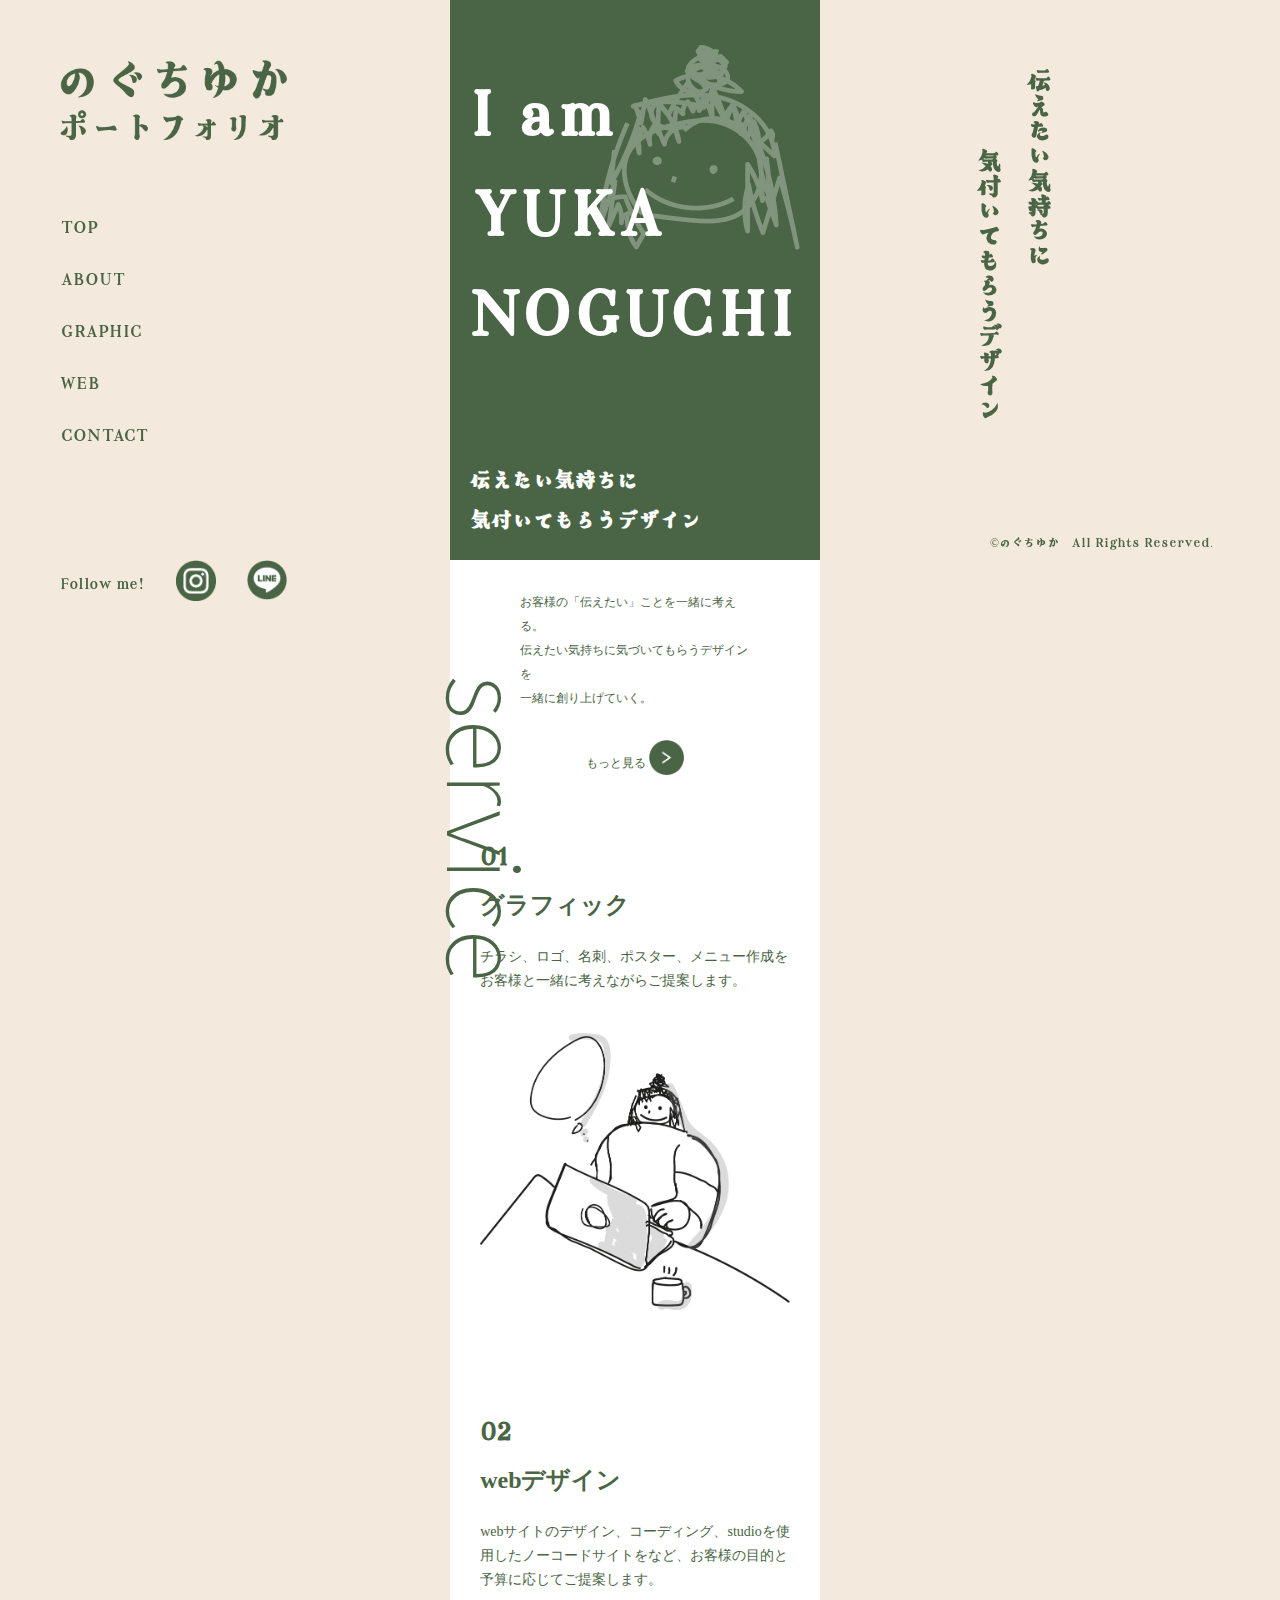
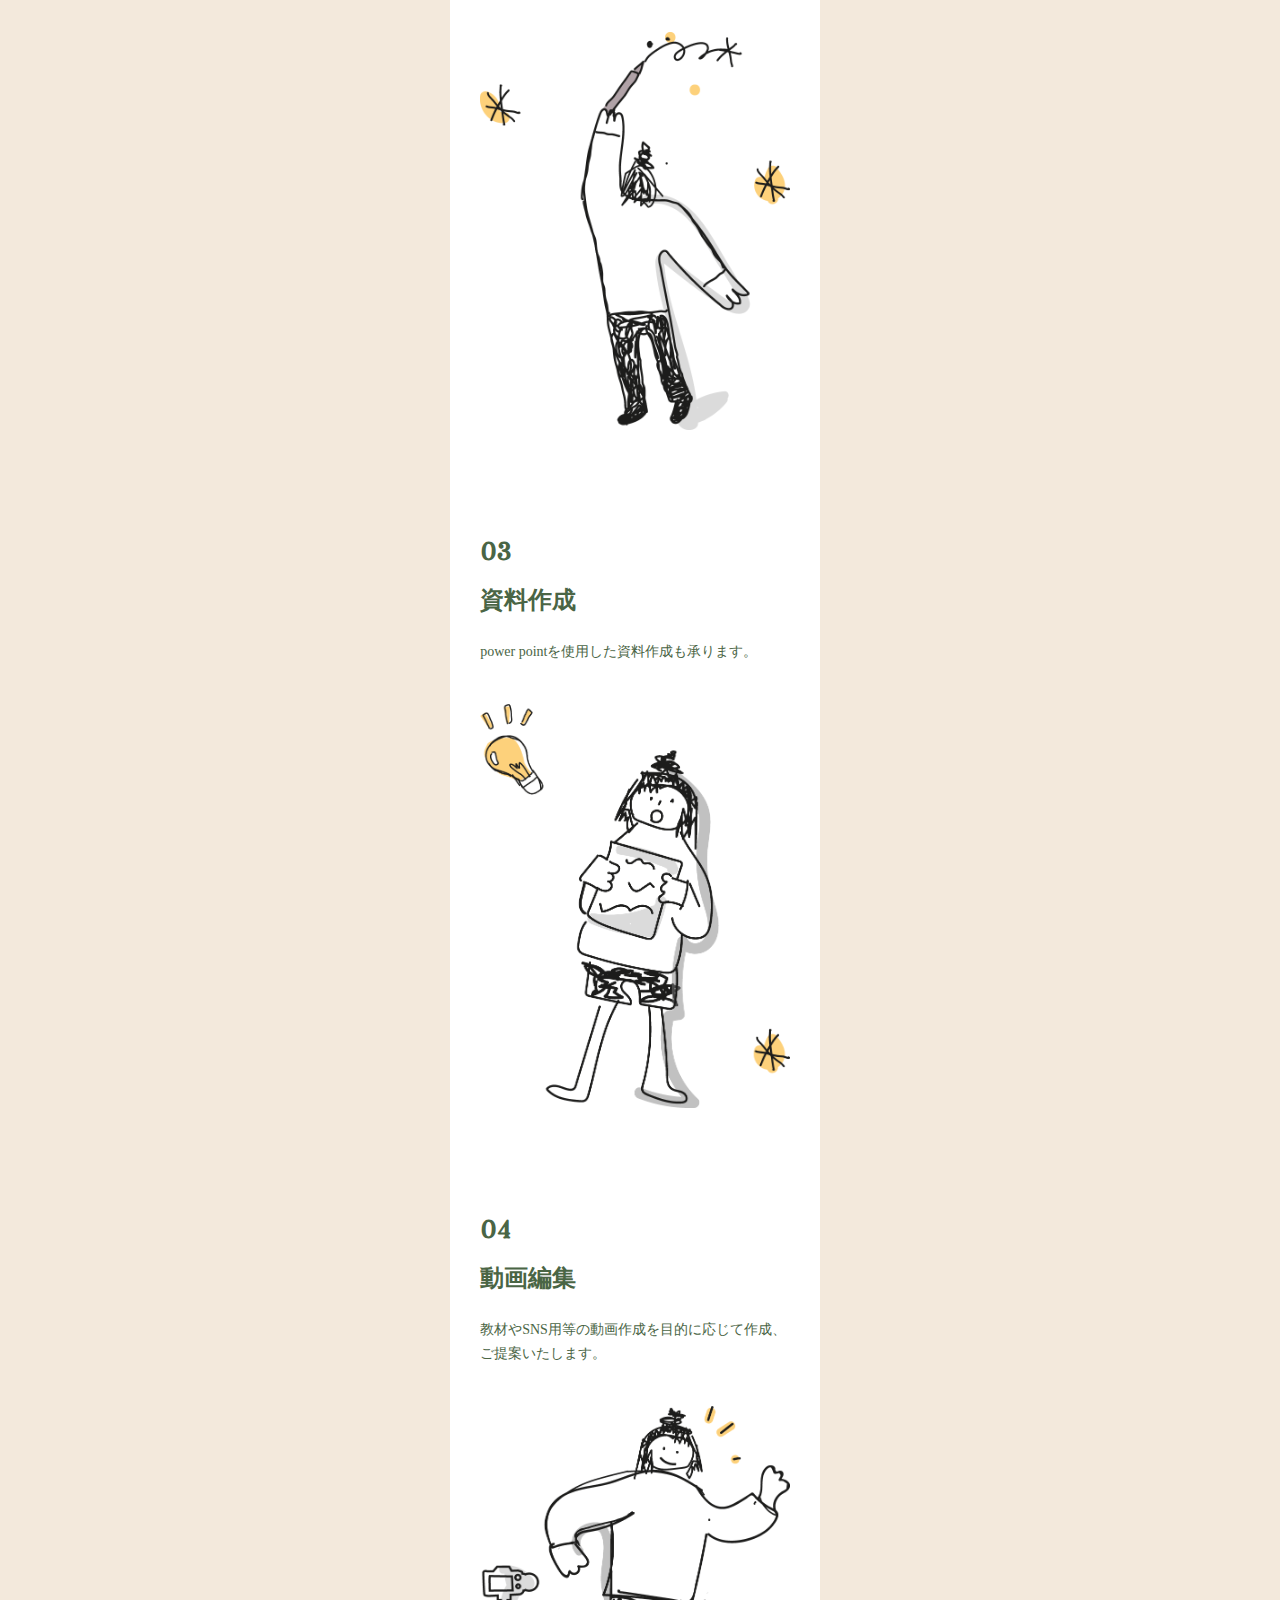
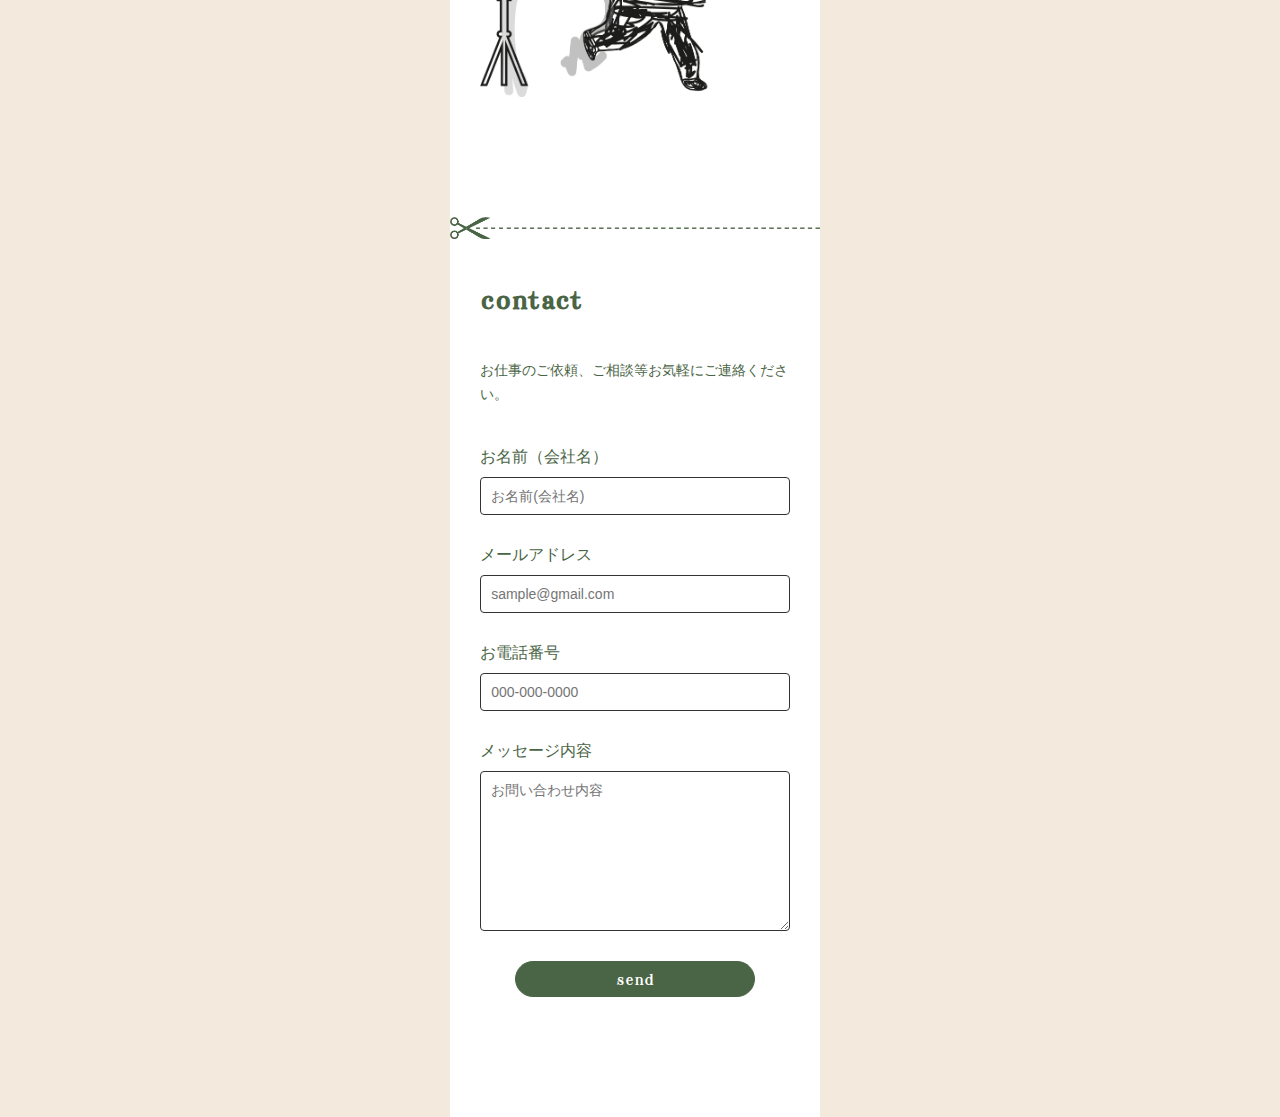
==== commit 1f675b1d: "portfolio" ====
--- a/portfolio/index.html
+++ b/portfolio/index.html
@@ -49,11 +49,11 @@
             </h1>
             <nav class="header_nav">
                 <ul>
-                    <li><a href="./index.html"></a>top</li>
-                    <li><a href="./about.html"></a>about</li>
-                    <li><a href="./works.html"></a>graphic</li>
-                    <li><a href="./works2.html"></a>web</li>
-                    <li><a href="#contact"></a>contact</li>
+                    <li><a href="./index.html">top</a></li>
+                    <li><a href="./about.html">about</a></li>
+                    <li><a href="./works.html">graphic</a></li>
+                    <li><a href="./works2.html">web</a></li>
+                    <li><a href="#contact">contact</a></li>
 
                 </ul>
             </nav> 
@@ -82,32 +82,36 @@
     </header>
 
     <div class="main_contents">
-        <div class="hamburger">
-            <span></span>
-            </div>
-            
-            <nav class="header_nav-sp">
-                <ul>
-                    <li><a href="./index.html"></a>top</li>
-                    <li><a href="./about.html"></a>about</li>
-                    <li><a href="./works.html"></a>graphic</li>
-                    <li><a href="#works"></a>web</li>
-                    <li><a href="#contact"></a>contact</li>
-
-                </ul>
-            </nav>
-            
+        <nav class="header_nav-sp">
+            <h1 class="nav_text">伝えたい気持ちに<br>
+                気付いてもらうデザイン</h1>
+    
+            <ul>
+                <li><a href="./index.html">top</a></li>
+                <li><a href="./about.html">about</a></li>
+                <li><a href="./works.html">graphic</a></li>
+                <li><a href="./works2.html">web</a></li>
+                <li><a href="#contact">contact</a></li>
+
+            </ul>
+        </nav>
+    
+      
 <div class="top_img">
     <img src="./img/top.jpg" alt="">
 </div>
 
-<h1 class="main_text">I am<br>
+ <h1 class="main_text">I am<br>
     YUKA<br>
     NOGUCHI
-</h1>
+</h1> 
 <h1 class="main_text2">伝えたい気持ちに<br>
 気付いてもらうデザイン</h1>
 
+<div class="hamburger">
+    <span></span>
+    </div>
+    
 
 
 
--- a/portfolio/CSS/style.css
+++ b/portfolio/CSS/style.css
@@ -56,9 +56,14 @@
     display: list-item;  /* 縦に並べる */
     list-style-type: none;
     text-transform: uppercase;
-    padding: 10% 0;
+    padding: 10px 0;
     font-family: 'YDWaosagi';
   }
+
+  .header_nav a {
+    line-height: 2;
+  }
+
 
   .sns{
     display: flex;
@@ -111,6 +116,9 @@
 
 
  }
+
+
+
  .main_text{
     font-size: 60px;
     font-family: 'YDWaosagi';
@@ -177,7 +185,7 @@
     position: -webkit-sticky;
     position: sticky;
     top: 10px;
-    height: 320px;
+    height: 180px;
 }
 
 .service_num{
@@ -341,8 +349,10 @@
 
 
 .slider_work {
-    width: 300px;
+    width: 100%;
   }
+
+
   
 
 /*　aboutのセクション　*/
@@ -363,7 +373,7 @@
 }
 
 .about_img{
-    width: 300px;
+    width: 100%;
     margin-bottom: 60px;
 }
 
@@ -402,7 +412,7 @@
     font-size: 100px;
     font-family: "Noto Sans JP", sans-serif;
     font-weight: 100;
-    padding-left: 40px;
+ padding-left: 40px;
     position: -webkit-sticky;
     position: sticky;
     top: 10px;
@@ -427,9 +437,9 @@
 
 }
 
-span {
+/* span {
     background: linear-gradient(transparent 50%, #FDD17B 50%);
-}
+} */
 
 
 .about_num{
@@ -472,7 +482,7 @@
 
 .contact_contents{
     text-align: left;
-    padding: 0 30px;
+    padding: 0 10%;
 
 }
 
@@ -516,8 +526,16 @@
     display: none;
 }
 
-
-
+.hamburger2,
+.header_nav-sp2{
+    display: none;
+}
+
+
+.nav_tex{
+    display: none;
+   
+}
 
 
 @media screen and (max-width: 1100px) {
@@ -531,6 +549,16 @@
     display: none;
 }
 
+.hamburger2,
+.header_nav-sp2{
+    display: none;
+}
+
+.nav_tex{
+    display: none;
+   
+}
+
 
 
 
@@ -547,17 +575,165 @@
     }
     
     .main_contents{
+        width: 100%;
         background-color: #fff;
         margin: 0 auto;
     }
-    
+
+    .top_img{
+        width: 100%;
+     }
+    
+
+    .main_text{
+        font-size: 9vw;
+        font-family: 'YDWaosagi';
+        color: #fff;
+        /* line-height: 100px; */
+        letter-spacing: 1px;
+        /* margin: -500px 20px 0 20px; */
+    
+     }
+    
+    .main_text2{
+        font-size: 4.5vw;
+        font-family: 'YDWaosagi';
+        color: #fff;
+        /* line-height: 40px; */
+        /* margin: 100px 0 0 20px; */
+    }
+    
+    
+    .main_contents{
+        background-color: #fff;
+        width: 100%;
+    }
+    
+    .message_contents{
+        text-align: center;
+    
+    }
+    
+    .message_contents p{
+        font-size: 12px;
+        line-height: 24px;
+        text-align: center;
+
+
+    }
+    
+    .more{
+        text-align: center;
+        margin-top: 30px;
+    }
+    
+    
+    .message img{
+        width: 25px;
+        object-fit: cover;
+        
+    }
+    
+    .service{
+        margin-top: -150px;
+    }
+    
+    .service_contents{
+        text-align: left;
+    
+    }
+    
+    .service_title {
+        writing-mode: vertical-rl;
+        font-size: 80px;
+        font-family: "Noto Sans JP", sans-serif;
+        font-weight: 100;
+        padding-left: 40px;
+        position: -webkit-sticky;
+        position: sticky;
+        top: 10px;
+        height: 320px;
+    }
+    
+    .service_num{
+        font-size: 18px;
+        font-family: 'YDWaosagi';
+    padding-bottom: 40px;
+    }
+    
+    .service_tit{
+        font-size: 18px;
+    padding-bottom: 20px;
+    }
+    
+    .service_text{
+        font-size: 14px;
+        line-height: 248x;
+        padding-bottom: 20px;
+    
+    
+    }
+    
+    
+    .service_contents img{
+    margin-bottom: 80px;
+    }
+
+
+
+    
+    .footer{
+        text-align: left;
+        padding: 0 30px;
+    
+    }
+    
+    .footer_title{
+        font-size: 18px;
+        font-family: 'YDWaosagi';
+    
+    }
+    
+    .footer_text{
+        font-size: 14px;
+        line-height: 28px;
+        padding-bottom: 40px;
+    
+    }
+
+    .works_title {
+        writing-mode: vertical-rl;
+        font-size: 80px;
+        font-family: "Noto Sans JP", sans-serif;
+        position: -webkit-sticky;
+        position: sticky;
+        top: 150px;
+        /* z-index: 9999; */
+    
+    }
+
+    .about_title {
+        writing-mode: vertical-rl;
+        font-size: 80px;
+        font-family: "Noto Sans JP", sans-serif;
+        position: -webkit-sticky;
+        position: sticky;
+        top: 150px;
+        /* z-index: 9999; */
+    
+    }
+
+    
+
+
     .hamburger{
         display: block;
         width: 30px;
-        height: 30px;
+        /* height: 30px;  */
         position: absolute;
+        margin: 10px 0 20px 20px;
         top: 10px;
-        right: 70px;
+        /* right: 70px; */
         cursor: pointer;
         z-index: 9999;
       }
@@ -591,6 +767,8 @@
         transition: .3s;
     
       }
+
+
     
     .open span{
         background: transparent;
@@ -611,20 +789,21 @@
     .header_nav-sp{
         position: absolute;
         width: 370px;
-        height: 85vh;
+        height: 100vh;
         margin: 0 auto;
         background-color:#F3E9DC;
-        z-index: 9998;
+        z-index: 9999;
     
     }
     
     .header_nav-sp ul{
         display: flex;
         flex-direction: column;
-        justify-content: center;
+         justify-content: start;
         align-items: left;
         gap: 20px;
         height: 100%;
+        margin-left: 20px;
     }
     
     .header_nav-sp li{
@@ -636,10 +815,99 @@
   display: inline-block;
     }
     
-
-    
-    
-    
-    
-    
+    .hamburger2{
+        display: block;
+        /* height: 30px;  */
+        position: absolute;
+        margin: 10px 0 20px 20px;
+        top: 10px;
+        /* right: 70px; */
+        cursor: pointer;
+        z-index: 9999;
+      }
+
+
+      .hamburger2 span{
+        width: 30px;
+        height: 2px;
+        background-color: #4A6545;
+        position: absolute;
+        content: "";
+        top: 13px;
+        transition: .3s;
+      }
+    /* hamメニュー（擬似要素） */
+    .hamburger2 span::before{
+        width: 30px;
+        height: 2px;
+        background-color: #4A6545;
+        position: absolute;
+        content: "";
+        top: -13px;
+        transition: .3s;
+    
+      }
+      .hamburger2 span::after{
+        width: 30px;
+        height: 2px;
+        background-color: #4A6545;;
+        position: absolute;
+        content: "";
+        bottom: -13px;
+        transition: .3s;
+    
+      }
+
+
+    
+    .open span{
+        background: transparent;
+    }
+    
+    .open span::before{
+        transform: rotate(45deg);
+        top: 0;
+    }
+    .open span::after{
+        transform: rotate(-45deg);
+        bottom: 0;
+    }
+
+
+
+
+
+
+.nav_text{
+    font-size: 24px;
+    line-height: 40px;
+    color: #4A6545;
+    font-family: 'YDWaosagi';
+    margin: 60px 20px;
+
+
+    
+}
+    
+    
+    
+    
+    
+    }
+
+    @media screen and (max-width: 350px) {
+
+        .hamburger{
+            display: block;
+            width: 30px;
+            /* height: 30px;  */
+            position: absolute;
+            /* margin: 10px 0 20px 20px; */
+            top: 10px;
+            right: 35px;
+            cursor: pointer;
+            z-index: 9999;
+          }
+    
+
     }